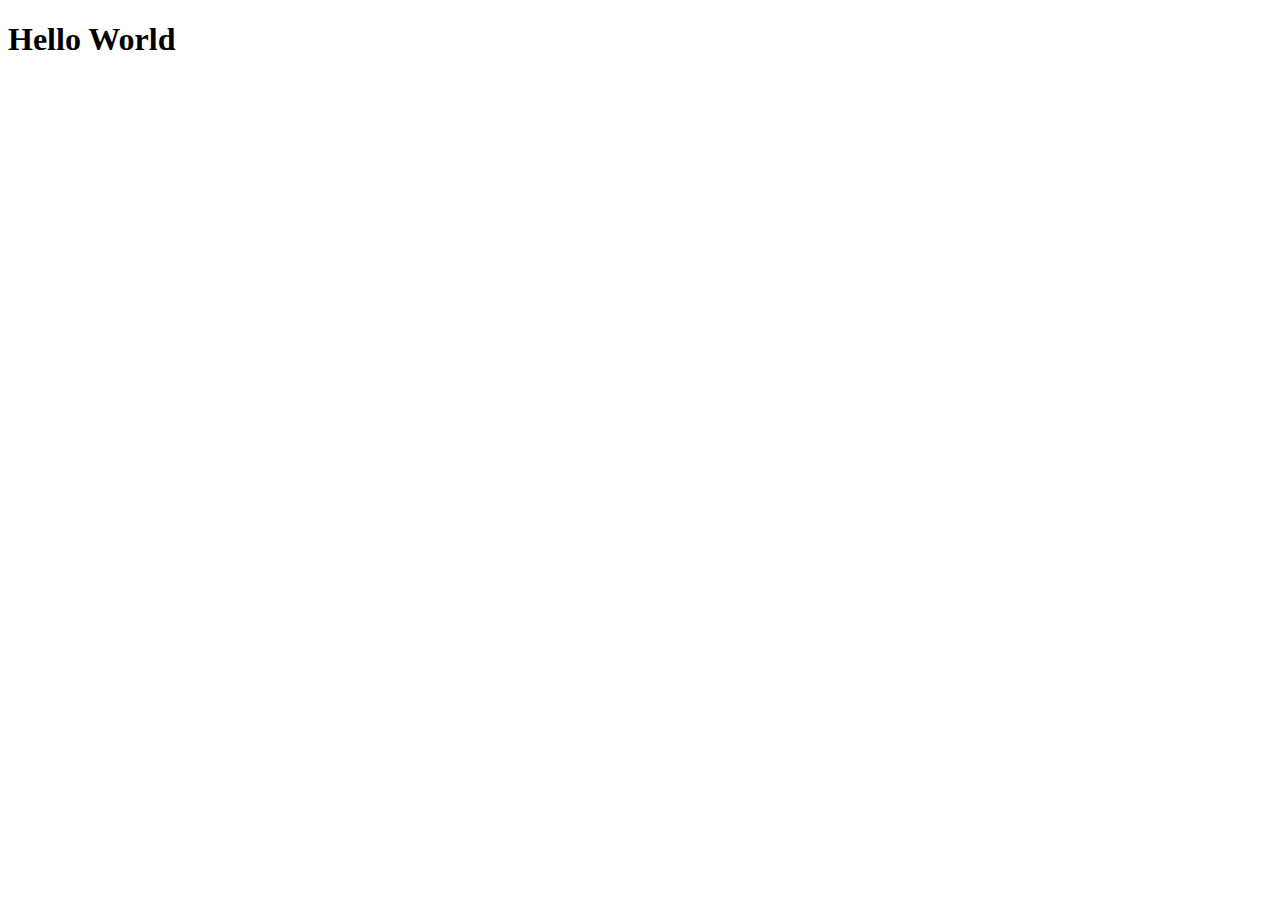
==== index.html @ 909e103c "first commit" ====
<!DOCTYPE html>
<html lang="en">
<head>
    <meta charset="UTF-8">
    <meta http-equiv="X-UA-Compatible" content="IE=edge">
    <meta name="viewport" content="width=device-width, initial-scale=1.0">
    <title>Document</title>
</head>
<body>
    <h1>Hello World</h1>
</body>
</html>
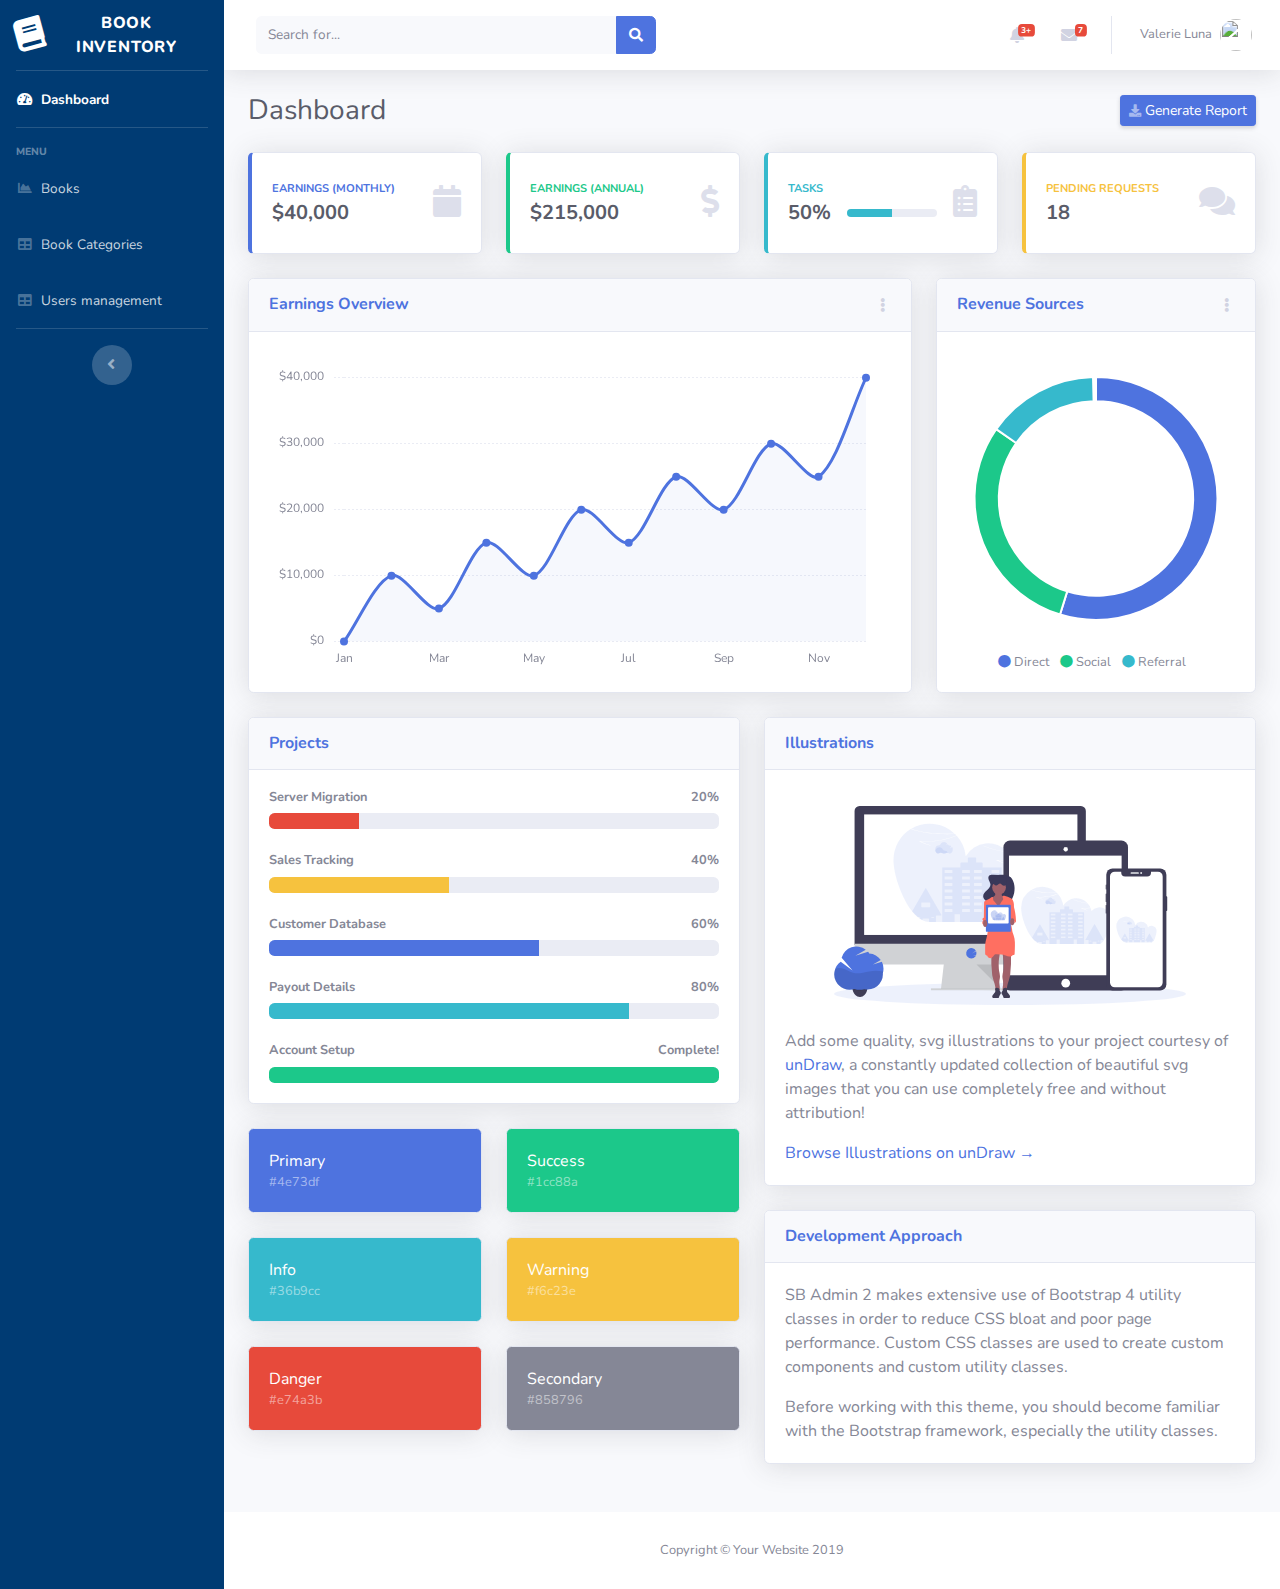
==== commit b13f8278: "create book page" ====
--- a/index.html
+++ b/index.html
@@ -1,12 +1,623 @@
 <!DOCTYPE html>
 <html lang="en">
+
 <head>
-    <meta charset="UTF-8">
+
+    <meta charset="utf-8">
     <meta http-equiv="X-UA-Compatible" content="IE=edge">
-    <meta name="viewport" content="width=device-width, initial-scale=1.0">
-    <title>Document</title>
+    <meta name="viewport" content="width=device-width, initial-scale=1, shrink-to-fit=no">
+    <meta name="description" content="">
+    <meta name="author" content="">
+
+    <title>SB Admin 2 - Dashboard</title>
+
+    <!-- Custom fonts for this template-->
+    <link href="vendor/fontawesome-free/css/all.min.css" rel="stylesheet" type="text/css">
+    <link href="https://fonts.googleapis.com/css?family=Nunito:200,200i,300,300i,400,400i,600,600i,700,700i,800,800i,900,900i" rel="stylesheet">
+
+    <!-- Custom styles for this template-->
+    <link href="css/sb-admin-2.css" rel="stylesheet">
+
 </head>
-<body>
-    <h1>Hello World</h1>
+
+<body id="page-top">
+    <!-- Page Wrapper -->
+    <div id="wrapper">
+
+        <!-- Sidebar -->
+        <ul class="navbar-nav bg-gradient-primary sidebar sidebar-dark accordion" id="accordionSidebar">
+
+        <!-- Sidebar - Brand -->
+        <a class="sidebar-brand d-flex align-items-center justify-content-center" href="index.html">
+            <div class="sidebar-brand-icon rotate-n-15">
+            <i class="fas fa-book"></i>
+            </div>
+            <div class="sidebar-brand-text mx-3">Book Inventory</div>
+        </a>
+
+        <!-- Divider -->
+        <hr class="sidebar-divider my-0">
+
+        <!-- Nav Item - Dashboard -->
+        <li class="nav-item active">
+            <a class="nav-link" href="index.html">
+            <i class="fas fa-fw fa-tachometer-alt"></i>
+            <span>Dashboard</span></a>
+        </li>
+
+        <!-- Divider -->
+        <hr class="sidebar-divider">
+
+        <!-- Heading -->
+        <div class="sidebar-heading">
+            Menu
+        </div>
+
+        <!-- Nav Item - Charts -->
+        <li class="nav-item">
+            <a class="nav-link" href="books.html">
+            <i class="fas fa-fw fa-chart-area"></i>
+            <span>Books</span></a>
+        </li>
+
+        <!-- Nav Item - Tables -->
+        <li class="nav-item">
+            <a class="nav-link" href="tables.html">
+            <i class="fas fa-fw fa-table"></i>
+            <span>Book Categories</span></a>
+        </li>
+
+        <!-- Nav Item - Tables -->
+        <li class="nav-item">
+            <a class="nav-link" href="tables.html">
+            <i class="fas fa-fw fa-table"></i>
+            <span>Users management</span></a>
+        </li>
+
+        <!-- Divider -->
+        <hr class="sidebar-divider d-none d-md-block">
+
+        <!-- Sidebar Toggler (Sidebar) -->
+        <div class="text-center d-none d-md-inline">
+            <button class="rounded-circle border-0" id="sidebarToggle"></button>
+        </div>
+
+        </ul>
+        <!-- End of Sidebar -->
+
+        <!-- Content Wrapper -->
+        <div id="content-wrapper" class="d-flex flex-column">
+
+        <!-- Main Content -->
+        <div id="content">
+
+            <!-- Topbar -->
+            <nav class="navbar navbar-expand navbar-light bg-white topbar mb-4 static-top shadow">
+
+            <!-- Sidebar Toggle (Topbar) -->
+            <button id="sidebarToggleTop" class="btn btn-link d-md-none rounded-circle mr-3">
+                <i class="fa fa-bars"></i>
+            </button>
+
+            <!-- Topbar Search -->
+            <form class="d-none d-sm-inline-block form-inline mr-auto ml-md-3 my-2 my-md-0 mw-100 navbar-search">
+                <div class="input-group">
+                <input type="text" class="form-control bg-light border-0 small" placeholder="Search for..." aria-label="Search" aria-describedby="basic-addon2">
+                <div class="input-group-append">
+                    <button class="btn btn-primary" type="button">
+                    <i class="fas fa-search fa-sm"></i>
+                    </button>
+                </div>
+                </div>
+            </form>
+
+            <!-- Topbar Navbar -->
+            <ul class="navbar-nav ml-auto">
+
+                <!-- Nav Item - Search Dropdown (Visible Only XS) -->
+                <li class="nav-item dropdown no-arrow d-sm-none">
+                <a class="nav-link dropdown-toggle" href="#" id="searchDropdown" role="button" data-toggle="dropdown" aria-haspopup="true" aria-expanded="false">
+                    <i class="fas fa-search fa-fw"></i>
+                </a>
+                <!-- Dropdown - Messages -->
+                <div class="dropdown-menu dropdown-menu-right p-3 shadow animated--grow-in" aria-labelledby="searchDropdown">
+                    <form class="form-inline mr-auto w-100 navbar-search">
+                    <div class="input-group">
+                        <input type="text" class="form-control bg-light border-0 small" placeholder="Search for..." aria-label="Search" aria-describedby="basic-addon2">
+                        <div class="input-group-append">
+                        <button class="btn btn-primary" type="button">
+                            <i class="fas fa-search fa-sm"></i>
+                        </button>
+                        </div>
+                    </div>
+                    </form>
+                </div>
+                </li>
+
+                <!-- Nav Item - Alerts -->
+                <li class="nav-item dropdown no-arrow mx-1">
+                <a class="nav-link dropdown-toggle" href="#" id="alertsDropdown" role="button" data-toggle="dropdown" aria-haspopup="true" aria-expanded="false">
+                    <i class="fas fa-bell fa-fw"></i>
+                    <!-- Counter - Alerts -->
+                    <span class="badge badge-danger badge-counter">3+</span>
+                </a>
+                <!-- Dropdown - Alerts -->
+                <div class="dropdown-list dropdown-menu dropdown-menu-right shadow animated--grow-in" aria-labelledby="alertsDropdown">
+                    <h6 class="dropdown-header">
+                    Alerts Center
+                    </h6>
+                    <a class="dropdown-item d-flex align-items-center" href="#">
+                    <div class="mr-3">
+                        <div class="icon-circle bg-primary">
+                        <i class="fas fa-file-alt text-white"></i>
+                        </div>
+                    </div>
+                    <div>
+                        <div class="small text-gray-500">December 12, 2019</div>
+                        <span class="font-weight-bold">A new monthly report is ready to download!</span>
+                    </div>
+                    </a>
+                    <a class="dropdown-item d-flex align-items-center" href="#">
+                    <div class="mr-3">
+                        <div class="icon-circle bg-success">
+                        <i class="fas fa-donate text-white"></i>
+                        </div>
+                    </div>
+                    <div>
+                        <div class="small text-gray-500">December 7, 2019</div>
+                        $290.29 has been deposited into your account!
+                    </div>
+                    </a>
+                    <a class="dropdown-item d-flex align-items-center" href="#">
+                    <div class="mr-3">
+                        <div class="icon-circle bg-warning">
+                        <i class="fas fa-exclamation-triangle text-white"></i>
+                        </div>
+                    </div>
+                    <div>
+                        <div class="small text-gray-500">December 2, 2019</div>
+                        Spending Alert: We've noticed unusually high spending for your account.
+                    </div>
+                    </a>
+                    <a class="dropdown-item text-center small text-gray-500" href="#">Show All Alerts</a>
+                </div>
+                </li>
+
+                <!-- Nav Item - Messages -->
+                <li class="nav-item dropdown no-arrow mx-1">
+                <a class="nav-link dropdown-toggle" href="#" id="messagesDropdown" role="button" data-toggle="dropdown" aria-haspopup="true" aria-expanded="false">
+                    <i class="fas fa-envelope fa-fw"></i>
+                    <!-- Counter - Messages -->
+                    <span class="badge badge-danger badge-counter">7</span>
+                </a>
+                <!-- Dropdown - Messages -->
+                <div class="dropdown-list dropdown-menu dropdown-menu-right shadow animated--grow-in" aria-labelledby="messagesDropdown">
+                    <h6 class="dropdown-header">
+                    Message Center
+                    </h6>
+                    <a class="dropdown-item d-flex align-items-center" href="#">
+                    <div class="dropdown-list-image mr-3">
+                        <img class="rounded-circle" src="https://source.unsplash.com/fn_BT9fwg_E/60x60" alt="">
+                        <div class="status-indicator bg-success"></div>
+                    </div>
+                    <div class="font-weight-bold">
+                        <div class="text-truncate">Hi there! I am wondering if you can help me with a problem I've been having.</div>
+                        <div class="small text-gray-500">Emily Fowler · 58m</div>
+                    </div>
+                    </a>
+                    <a class="dropdown-item d-flex align-items-center" href="#">
+                    <div class="dropdown-list-image mr-3">
+                        <img class="rounded-circle" src="https://source.unsplash.com/AU4VPcFN4LE/60x60" alt="">
+                        <div class="status-indicator"></div>
+                    </div>
+                    <div>
+                        <div class="text-truncate">I have the photos that you ordered last month, how would you like them sent to you?</div>
+                        <div class="small text-gray-500">Jae Chun · 1d</div>
+                    </div>
+                    </a>
+                    <a class="dropdown-item d-flex align-items-center" href="#">
+                    <div class="dropdown-list-image mr-3">
+                        <img class="rounded-circle" src="https://source.unsplash.com/CS2uCrpNzJY/60x60" alt="">
+                        <div class="status-indicator bg-warning"></div>
+                    </div>
+                    <div>
+                        <div class="text-truncate">Last month's report looks great, I am very happy with the progress so far, keep up the good work!</div>
+                        <div class="small text-gray-500">Morgan Alvarez · 2d</div>
+                    </div>
+                    </a>
+                    <a class="dropdown-item d-flex align-items-center" href="#">
+                    <div class="dropdown-list-image mr-3">
+                        <img class="rounded-circle" src="https://source.unsplash.com/Mv9hjnEUHR4/60x60" alt="">
+                        <div class="status-indicator bg-success"></div>
+                    </div>
+                    <div>
+                        <div class="text-truncate">Am I a good boy? The reason I ask is because someone told me that people say this to all dogs, even if they aren't good...</div>
+                        <div class="small text-gray-500">Chicken the Dog · 2w</div>
+                    </div>
+                    </a>
+                    <a class="dropdown-item text-center small text-gray-500" href="#">Read More Messages</a>
+                </div>
+                </li>
+
+                <div class="topbar-divider d-none d-sm-block"></div>
+
+                <!-- Nav Item - User Information -->
+                <li class="nav-item dropdown no-arrow">
+                <a class="nav-link dropdown-toggle" href="#" id="userDropdown" role="button" data-toggle="dropdown" aria-haspopup="true" aria-expanded="false">
+                    <span class="mr-2 d-none d-lg-inline text-gray-600 small">Valerie Luna</span>
+                    <img class="img-profile rounded-circle" src="https://source.unsplash.com/QAB-WJcbgJk/60x60">
+                </a>
+                <!-- Dropdown - User Information -->
+                <div class="dropdown-menu dropdown-menu-right shadow animated--grow-in" aria-labelledby="userDropdown">
+                    <a class="dropdown-item" href="#">
+                    <i class="fas fa-user fa-sm fa-fw mr-2 text-gray-400"></i>
+                    Profile
+                    </a>
+                    <a class="dropdown-item" href="#">
+                    <i class="fas fa-cogs fa-sm fa-fw mr-2 text-gray-400"></i>
+                    Settings
+                    </a>
+                    <a class="dropdown-item" href="#">
+                    <i class="fas fa-list fa-sm fa-fw mr-2 text-gray-400"></i>
+                    Activity Log
+                    </a>
+                    <div class="dropdown-divider"></div>
+                    <a class="dropdown-item" href="#" data-toggle="modal" data-target="#logoutModal">
+                    <i class="fas fa-sign-out-alt fa-sm fa-fw mr-2 text-gray-400"></i>
+                    Logout
+                    </a>
+                </div>
+                </li>
+
+            </ul>
+
+            </nav>
+            <!-- End of Topbar -->
+
+            <!-- Begin Page Content -->
+            <div class="container-fluid">
+
+            <!-- Page Heading -->
+            <div class="d-sm-flex align-items-center justify-content-between mb-4">
+                <h1 class="h3 mb-0 text-gray-800">Dashboard</h1>
+                <a href="#" class="d-none d-sm-inline-block btn btn-sm btn-primary shadow-sm"><i class="fas fa-download fa-sm text-white-50"></i> Generate Report</a>
+            </div>
+
+            <!-- Content Row -->
+            <div class="row">
+
+                <!-- Earnings (Monthly) Card Example -->
+                <div class="col-xl-3 col-md-6 mb-4">
+                <div class="card border-left-primary shadow h-100 py-2">
+                    <div class="card-body">
+                    <div class="row no-gutters align-items-center">
+                        <div class="col mr-2">
+                        <div class="text-xs font-weight-bold text-primary text-uppercase mb-1">Earnings (Monthly)</div>
+                        <div class="h5 mb-0 font-weight-bold text-gray-800">$40,000</div>
+                        </div>
+                        <div class="col-auto">
+                        <i class="fas fa-calendar fa-2x text-gray-300"></i>
+                        </div>
+                    </div>
+                    </div>
+                </div>
+                </div>
+
+                <!-- Earnings (Monthly) Card Example -->
+                <div class="col-xl-3 col-md-6 mb-4">
+                <div class="card border-left-success shadow h-100 py-2">
+                    <div class="card-body">
+                    <div class="row no-gutters align-items-center">
+                        <div class="col mr-2">
+                        <div class="text-xs font-weight-bold text-success text-uppercase mb-1">Earnings (Annual)</div>
+                        <div class="h5 mb-0 font-weight-bold text-gray-800">$215,000</div>
+                        </div>
+                        <div class="col-auto">
+                        <i class="fas fa-dollar-sign fa-2x text-gray-300"></i>
+                        </div>
+                    </div>
+                    </div>
+                </div>
+                </div>
+
+                <!-- Earnings (Monthly) Card Example -->
+                <div class="col-xl-3 col-md-6 mb-4">
+                <div class="card border-left-info shadow h-100 py-2">
+                    <div class="card-body">
+                    <div class="row no-gutters align-items-center">
+                        <div class="col mr-2">
+                        <div class="text-xs font-weight-bold text-info text-uppercase mb-1">Tasks</div>
+                        <div class="row no-gutters align-items-center">
+                            <div class="col-auto">
+                            <div class="h5 mb-0 mr-3 font-weight-bold text-gray-800">50%</div>
+                            </div>
+                            <div class="col">
+                            <div class="progress progress-sm mr-2">
+                                <div class="progress-bar bg-info" role="progressbar" style="width: 50%" aria-valuenow="50" aria-valuemin="0" aria-valuemax="100"></div>
+                            </div>
+                            </div>
+                        </div>
+                        </div>
+                        <div class="col-auto">
+                        <i class="fas fa-clipboard-list fa-2x text-gray-300"></i>
+                        </div>
+                    </div>
+                    </div>
+                </div>
+                </div>
+
+                <!-- Pending Requests Card Example -->
+                <div class="col-xl-3 col-md-6 mb-4">
+                <div class="card border-left-warning shadow h-100 py-2">
+                    <div class="card-body">
+                    <div class="row no-gutters align-items-center">
+                        <div class="col mr-2">
+                        <div class="text-xs font-weight-bold text-warning text-uppercase mb-1">Pending Requests</div>
+                        <div class="h5 mb-0 font-weight-bold text-gray-800">18</div>
+                        </div>
+                        <div class="col-auto">
+                        <i class="fas fa-comments fa-2x text-gray-300"></i>
+                        </div>
+                    </div>
+                    </div>
+                </div>
+                </div>
+            </div>
+
+            <!-- Content Row -->
+
+            <div class="row">
+
+                <!-- Area Chart -->
+                <div class="col-xl-8 col-lg-7">
+                <div class="card shadow mb-4">
+                    <!-- Card Header - Dropdown -->
+                    <div class="card-header py-3 d-flex flex-row align-items-center justify-content-between">
+                    <h6 class="m-0 font-weight-bold text-primary">Earnings Overview</h6>
+                    <div class="dropdown no-arrow">
+                        <a class="dropdown-toggle" href="#" role="button" id="dropdownMenuLink" data-toggle="dropdown" aria-haspopup="true" aria-expanded="false">
+                        <i class="fas fa-ellipsis-v fa-sm fa-fw text-gray-400"></i>
+                        </a>
+                        <div class="dropdown-menu dropdown-menu-right shadow animated--fade-in" aria-labelledby="dropdownMenuLink">
+                        <div class="dropdown-header">Dropdown Header:</div>
+                        <a class="dropdown-item" href="#">Action</a>
+                        <a class="dropdown-item" href="#">Another action</a>
+                        <div class="dropdown-divider"></div>
+                        <a class="dropdown-item" href="#">Something else here</a>
+                        </div>
+                    </div>
+                    </div>
+                    <!-- Card Body -->
+                    <div class="card-body">
+                    <div class="chart-area">
+                        <canvas id="myAreaChart"></canvas>
+                    </div>
+                    </div>
+                </div>
+                </div>
+
+                <!-- Pie Chart -->
+                <div class="col-xl-4 col-lg-5">
+                <div class="card shadow mb-4">
+                    <!-- Card Header - Dropdown -->
+                    <div class="card-header py-3 d-flex flex-row align-items-center justify-content-between">
+                    <h6 class="m-0 font-weight-bold text-primary">Revenue Sources</h6>
+                    <div class="dropdown no-arrow">
+                        <a class="dropdown-toggle" href="#" role="button" id="dropdownMenuLink" data-toggle="dropdown" aria-haspopup="true" aria-expanded="false">
+                        <i class="fas fa-ellipsis-v fa-sm fa-fw text-gray-400"></i>
+                        </a>
+                        <div class="dropdown-menu dropdown-menu-right shadow animated--fade-in" aria-labelledby="dropdownMenuLink">
+                        <div class="dropdown-header">Dropdown Header:</div>
+                        <a class="dropdown-item" href="#">Action</a>
+                        <a class="dropdown-item" href="#">Another action</a>
+                        <div class="dropdown-divider"></div>
+                        <a class="dropdown-item" href="#">Something else here</a>
+                        </div>
+                    </div>
+                    </div>
+                    <!-- Card Body -->
+                    <div class="card-body">
+                    <div class="chart-pie pt-4 pb-2">
+                        <canvas id="myPieChart"></canvas>
+                    </div>
+                    <div class="mt-4 text-center small">
+                        <span class="mr-2">
+                        <i class="fas fa-circle text-primary"></i> Direct
+                        </span>
+                        <span class="mr-2">
+                        <i class="fas fa-circle text-success"></i> Social
+                        </span>
+                        <span class="mr-2">
+                        <i class="fas fa-circle text-info"></i> Referral
+                        </span>
+                    </div>
+                    </div>
+                </div>
+                </div>
+            </div>
+
+            <!-- Content Row -->
+            <div class="row">
+
+                <!-- Content Column -->
+                <div class="col-lg-6 mb-4">
+
+                <!-- Project Card Example -->
+                <div class="card shadow mb-4">
+                    <div class="card-header py-3">
+                    <h6 class="m-0 font-weight-bold text-primary">Projects</h6>
+                    </div>
+                    <div class="card-body">
+                    <h4 class="small font-weight-bold">Server Migration <span class="float-right">20%</span></h4>
+                    <div class="progress mb-4">
+                        <div class="progress-bar bg-danger" role="progressbar" style="width: 20%" aria-valuenow="20" aria-valuemin="0" aria-valuemax="100"></div>
+                    </div>
+                    <h4 class="small font-weight-bold">Sales Tracking <span class="float-right">40%</span></h4>
+                    <div class="progress mb-4">
+                        <div class="progress-bar bg-warning" role="progressbar" style="width: 40%" aria-valuenow="40" aria-valuemin="0" aria-valuemax="100"></div>
+                    </div>
+                    <h4 class="small font-weight-bold">Customer Database <span class="float-right">60%</span></h4>
+                    <div class="progress mb-4">
+                        <div class="progress-bar" role="progressbar" style="width: 60%" aria-valuenow="60" aria-valuemin="0" aria-valuemax="100"></div>
+                    </div>
+                    <h4 class="small font-weight-bold">Payout Details <span class="float-right">80%</span></h4>
+                    <div class="progress mb-4">
+                        <div class="progress-bar bg-info" role="progressbar" style="width: 80%" aria-valuenow="80" aria-valuemin="0" aria-valuemax="100"></div>
+                    </div>
+                    <h4 class="small font-weight-bold">Account Setup <span class="float-right">Complete!</span></h4>
+                    <div class="progress">
+                        <div class="progress-bar bg-success" role="progressbar" style="width: 100%" aria-valuenow="100" aria-valuemin="0" aria-valuemax="100"></div>
+                    </div>
+                    </div>
+                </div>
+
+                <!-- Color System -->
+                <div class="row">
+                    <div class="col-lg-6 mb-4">
+                    <div class="card bg-primary text-white shadow">
+                        <div class="card-body">
+                        Primary
+                        <div class="text-white-50 small">#4e73df</div>
+                        </div>
+                    </div>
+                    </div>
+                    <div class="col-lg-6 mb-4">
+                    <div class="card bg-success text-white shadow">
+                        <div class="card-body">
+                        Success
+                        <div class="text-white-50 small">#1cc88a</div>
+                        </div>
+                    </div>
+                    </div>
+                    <div class="col-lg-6 mb-4">
+                    <div class="card bg-info text-white shadow">
+                        <div class="card-body">
+                        Info
+                        <div class="text-white-50 small">#36b9cc</div>
+                        </div>
+                    </div>
+                    </div>
+                    <div class="col-lg-6 mb-4">
+                    <div class="card bg-warning text-white shadow">
+                        <div class="card-body">
+                        Warning
+                        <div class="text-white-50 small">#f6c23e</div>
+                        </div>
+                    </div>
+                    </div>
+                    <div class="col-lg-6 mb-4">
+                    <div class="card bg-danger text-white shadow">
+                        <div class="card-body">
+                        Danger
+                        <div class="text-white-50 small">#e74a3b</div>
+                        </div>
+                    </div>
+                    </div>
+                    <div class="col-lg-6 mb-4">
+                    <div class="card bg-secondary text-white shadow">
+                        <div class="card-body">
+                        Secondary
+                        <div class="text-white-50 small">#858796</div>
+                        </div>
+                    </div>
+                    </div>
+                </div>
+
+                </div>
+
+                <div class="col-lg-6 mb-4">
+
+                <!-- Illustrations -->
+                <div class="card shadow mb-4">
+                    <div class="card-header py-3">
+                    <h6 class="m-0 font-weight-bold text-primary">Illustrations</h6>
+                    </div>
+                    <div class="card-body">
+                    <div class="text-center">
+                        <img class="img-fluid px-3 px-sm-4 mt-3 mb-4" style="width: 25rem;" src="img/undraw_posting_photo.svg" alt="">
+                    </div>
+                    <p>Add some quality, svg illustrations to your project courtesy of <a target="_blank" rel="nofollow" href="https://undraw.co/">unDraw</a>, a constantly updated collection of beautiful svg images that you can use completely free and without attribution!</p>
+                    <a target="_blank" rel="nofollow" href="https://undraw.co/">Browse Illustrations on unDraw &rarr;</a>
+                    </div>
+                </div>
+
+                <!-- Approach -->
+                <div class="card shadow mb-4">
+                    <div class="card-header py-3">
+                    <h6 class="m-0 font-weight-bold text-primary">Development Approach</h6>
+                    </div>
+                    <div class="card-body">
+                    <p>SB Admin 2 makes extensive use of Bootstrap 4 utility classes in order to reduce CSS bloat and poor page performance. Custom CSS classes are used to create custom components and custom utility classes.</p>
+                    <p class="mb-0">Before working with this theme, you should become familiar with the Bootstrap framework, especially the utility classes.</p>
+                    </div>
+                </div>
+
+                </div>
+            </div>
+
+            </div>
+            <!-- /.container-fluid -->
+
+        </div>
+        <!-- End of Main Content -->
+
+        <!-- Footer -->
+        <footer class="sticky-footer bg-white">
+            <div class="container my-auto">
+            <div class="copyright text-center my-auto">
+                <span>Copyright &copy; Your Website 2019</span>
+            </div>
+            </div>
+        </footer>
+        <!-- End of Footer -->
+
+        </div>
+        <!-- End of Content Wrapper -->
+
+    </div>
+    <!-- End of Page Wrapper -->
+
+    <!-- Scroll to Top Button-->
+    <a class="scroll-to-top rounded" href="#page-top">
+        <i class="fas fa-angle-up"></i>
+    </a>
+
+    <!-- Logout Modal-->
+    <div class="modal fade" id="logoutModal" tabindex="-1" role="dialog" aria-labelledby="exampleModalLabel" aria-hidden="true">
+        <div class="modal-dialog" role="document">
+        <div class="modal-content">
+            <div class="modal-header">
+            <h5 class="modal-title" id="exampleModalLabel">Ready to Leave?</h5>
+            <button class="close" type="button" data-dismiss="modal" aria-label="Close">
+                <span aria-hidden="true">×</span>
+            </button>
+            </div>
+            <div class="modal-body">Select "Logout" below if you are ready to end your current session.</div>
+            <div class="modal-footer">
+            <button class="btn btn-secondary" type="button" data-dismiss="modal">Cancel</button>
+            <a class="btn btn-primary" href="login.html">Logout</a>
+            </div>
+        </div>
+        </div>
+    </div>
+
+    <!-- Bootstrap core JavaScript-->
+    <script src="vendor/jquery/jquery.min.js"></script>
+    <script src="vendor/bootstrap/js/bootstrap.bundle.min.js"></script>
+
+    <!-- Core plugin JavaScript-->
+    <script src="vendor/jquery-easing/jquery.easing.min.js"></script>
+
+    <!-- Custom scripts for all pages-->
+    <script src="js/sb-admin-2.min.js"></script>
+
+    <!-- Page level plugins -->
+    <script src="vendor/chart.js/Chart.min.js"></script>
+
+    <!-- Page level custom scripts -->
+    <script src="js/demo/chart-area-demo.js"></script>
+    <script src="js/demo/chart-pie-demo.js"></script>
+
 </body>
-</html>+
+</html>
--- a/vendor/fontawesome-free/css/all.min.css
+++ b/vendor/fontawesome-free/css/all.min.css
@@ -0,0 +1,5 @@
+/*!
+ * Font Awesome Free 5.10.2 by @fontawesome - https://fontawesome.com
+ * License - https://fontawesome.com/license/free (Icons: CC BY 4.0, Fonts: SIL OFL 1.1, Code: MIT License)
+ */
+.fa,.fab,.fad,.fal,.far,.fas{-moz-osx-font-smoothing:grayscale;-webkit-font-smoothing:antialiased;display:inline-block;font-style:normal;font-variant:normal;text-rendering:auto;line-height:1}.fa-lg{font-size:1.33333em;line-height:.75em;vertical-align:-.0667em}.fa-xs{font-size:.75em}.fa-sm{font-size:.875em}.fa-1x{font-size:1em}.fa-2x{font-size:2em}.fa-3x{font-size:3em}.fa-4x{font-size:4em}.fa-5x{font-size:5em}.fa-6x{font-size:6em}.fa-7x{font-size:7em}.fa-8x{font-size:8em}.fa-9x{font-size:9em}.fa-10x{font-size:10em}.fa-fw{text-align:center;width:1.25em}.fa-ul{list-style-type:none;margin-left:2.5em;padding-left:0}.fa-ul>li{position:relative}.fa-li{left:-2em;position:absolute;text-align:center;width:2em;line-height:inherit}.fa-border{border:.08em solid #eee;border-radius:.1em;padding:.2em .25em .15em}.fa-pull-left{float:left}.fa-pull-right{float:right}.fa.fa-pull-left,.fab.fa-pull-left,.fal.fa-pull-left,.far.fa-pull-left,.fas.fa-pull-left{margin-right:.3em}.fa.fa-pull-right,.fab.fa-pull-right,.fal.fa-pull-right,.far.fa-pull-right,.fas.fa-pull-right{margin-left:.3em}.fa-spin{-webkit-animation:fa-spin 2s linear infinite;animation:fa-spin 2s linear infinite}.fa-pulse{-webkit-animation:fa-spin 1s steps(8) infinite;animation:fa-spin 1s steps(8) infinite}@-webkit-keyframes fa-spin{0%{-webkit-transform:rotate(0deg);transform:rotate(0deg)}to{-webkit-transform:rotate(1turn);transform:rotate(1turn)}}@keyframes fa-spin{0%{-webkit-transform:rotate(0deg);transform:rotate(0deg)}to{-webkit-transform:rotate(1turn);transform:rotate(1turn)}}.fa-rotate-90{-ms-filter:"progid:DXImageTransform.Microsoft.BasicImage(rotation=1)";-webkit-transform:rotate(90deg);transform:rotate(90deg)}.fa-rotate-180{-ms-filter:"progid:DXImageTransform.Microsoft.BasicImage(rotation=2)";-webkit-transform:rotate(180deg);transform:rotate(180deg)}.fa-rotate-270{-ms-filter:"progid:DXImageTransform.Microsoft.BasicImage(rotation=3)";-webkit-transform:rotate(270deg);transform:rotate(270deg)}.fa-flip-horizontal{-ms-filter:"progid:DXImageTransform.Microsoft.BasicImage(rotation=0, mirror=1)";-webkit-transform:scaleX(-1);transform:scaleX(-1)}.fa-flip-vertical{-webkit-transform:scaleY(-1);transform:scaleY(-1)}.fa-flip-both,.fa-flip-horizontal.fa-flip-vertical,.fa-flip-vertical{-ms-filter:"progid:DXImageTransform.Microsoft.BasicImage(rotation=2, mirror=1)"}.fa-flip-both,.fa-flip-horizontal.fa-flip-vertical{-webkit-transform:scale(-1);transform:scale(-1)}:root .fa-flip-both,:root .fa-flip-horizontal,:root .fa-flip-vertical,:root .fa-rotate-90,:root .fa-rotate-180,:root .fa-rotate-270{-webkit-filter:none;filter:none}.fa-stack{display:inline-block;height:2em;line-height:2em;position:relative;vertical-align:middle;width:2.5em}.fa-stack-1x,.fa-stack-2x{left:0;position:absolute;text-align:center;width:100%}.fa-stack-1x{line-height:inherit}.fa-stack-2x{font-size:2em}.fa-inverse{color:#fff}.fa-500px:before{content:"\f26e"}.fa-accessible-icon:before{content:"\f368"}.fa-accusoft:before{content:"\f369"}.fa-acquisitions-incorporated:before{content:"\f6af"}.fa-ad:before{content:"\f641"}.fa-address-book:before{content:"\f2b9"}.fa-address-card:before{content:"\f2bb"}.fa-adjust:before{content:"\f042"}.fa-adn:before{content:"\f170"}.fa-adobe:before{content:"\f778"}.fa-adversal:before{content:"\f36a"}.fa-affiliatetheme:before{content:"\f36b"}.fa-air-freshener:before{content:"\f5d0"}.fa-airbnb:before{content:"\f834"}.fa-algolia:before{content:"\f36c"}.fa-align-center:before{content:"\f037"}.fa-align-justify:before{content:"\f039"}.fa-align-left:before{content:"\f036"}.fa-align-right:before{content:"\f038"}.fa-alipay:before{content:"\f642"}.fa-allergies:before{content:"\f461"}.fa-amazon:before{content:"\f270"}.fa-amazon-pay:before{content:"\f42c"}.fa-ambulance:before{content:"\f0f9"}.fa-american-sign-language-interpreting:before{content:"\f2a3"}.fa-amilia:before{content:"\f36d"}.fa-anchor:before{content:"\f13d"}.fa-android:before{content:"\f17b"}.fa-angellist:before{content:"\f209"}.fa-angle-double-down:before{content:"\f103"}.fa-angle-double-left:before{content:"\f100"}.fa-angle-double-right:before{content:"\f101"}.fa-angle-double-up:before{content:"\f102"}.fa-angle-down:before{content:"\f107"}.fa-angle-left:before{content:"\f104"}.fa-angle-right:before{content:"\f105"}.fa-angle-up:before{content:"\f106"}.fa-angry:before{content:"\f556"}.fa-angrycreative:before{content:"\f36e"}.fa-angular:before{content:"\f420"}.fa-ankh:before{content:"\f644"}.fa-app-store:before{content:"\f36f"}.fa-app-store-ios:before{content:"\f370"}.fa-apper:before{content:"\f371"}.fa-apple:before{content:"\f179"}.fa-apple-alt:before{content:"\f5d1"}.fa-apple-pay:before{content:"\f415"}.fa-archive:before{content:"\f187"}.fa-archway:before{content:"\f557"}.fa-arrow-alt-circle-down:before{content:"\f358"}.fa-arrow-alt-circle-left:before{content:"\f359"}.fa-arrow-alt-circle-right:before{content:"\f35a"}.fa-arrow-alt-circle-up:before{content:"\f35b"}.fa-arrow-circle-down:before{content:"\f0ab"}.fa-arrow-circle-left:before{content:"\f0a8"}.fa-arrow-circle-right:before{content:"\f0a9"}.fa-arrow-circle-up:before{content:"\f0aa"}.fa-arrow-down:before{content:"\f063"}.fa-arrow-left:before{content:"\f060"}.fa-arrow-right:before{content:"\f061"}.fa-arrow-up:before{content:"\f062"}.fa-arrows-alt:before{content:"\f0b2"}.fa-arrows-alt-h:before{content:"\f337"}.fa-arrows-alt-v:before{content:"\f338"}.fa-artstation:before{content:"\f77a"}.fa-assistive-listening-systems:before{content:"\f2a2"}.fa-asterisk:before{content:"\f069"}.fa-asymmetrik:before{content:"\f372"}.fa-at:before{content:"\f1fa"}.fa-atlas:before{content:"\f558"}.fa-atlassian:before{content:"\f77b"}.fa-atom:before{content:"\f5d2"}.fa-audible:before{content:"\f373"}.fa-audio-description:before{content:"\f29e"}.fa-autoprefixer:before{content:"\f41c"}.fa-avianex:before{content:"\f374"}.fa-aviato:before{content:"\f421"}.fa-award:before{content:"\f559"}.fa-aws:before{content:"\f375"}.fa-baby:before{content:"\f77c"}.fa-baby-carriage:before{content:"\f77d"}.fa-backspace:before{content:"\f55a"}.fa-backward:before{content:"\f04a"}.fa-bacon:before{content:"\f7e5"}.fa-balance-scale:before{content:"\f24e"}.fa-balance-scale-left:before{content:"\f515"}.fa-balance-scale-right:before{content:"\f516"}.fa-ban:before{content:"\f05e"}.fa-band-aid:before{content:"\f462"}.fa-bandcamp:before{content:"\f2d5"}.fa-barcode:before{content:"\f02a"}.fa-bars:before{content:"\f0c9"}.fa-baseball-ball:before{content:"\f433"}.fa-basketball-ball:before{content:"\f434"}.fa-bath:before{content:"\f2cd"}.fa-battery-empty:before{content:"\f244"}.fa-battery-full:before{content:"\f240"}.fa-battery-half:before{content:"\f242"}.fa-battery-quarter:before{content:"\f243"}.fa-battery-three-quarters:before{content:"\f241"}.fa-battle-net:before{content:"\f835"}.fa-bed:before{content:"\f236"}.fa-beer:before{content:"\f0fc"}.fa-behance:before{content:"\f1b4"}.fa-behance-square:before{content:"\f1b5"}.fa-bell:before{content:"\f0f3"}.fa-bell-slash:before{content:"\f1f6"}.fa-bezier-curve:before{content:"\f55b"}.fa-bible:before{content:"\f647"}.fa-bicycle:before{content:"\f206"}.fa-biking:before{content:"\f84a"}.fa-bimobject:before{content:"\f378"}.fa-binoculars:before{content:"\f1e5"}.fa-biohazard:before{content:"\f780"}.fa-birthday-cake:before{content:"\f1fd"}.fa-bitbucket:before{content:"\f171"}.fa-bitcoin:before{content:"\f379"}.fa-bity:before{content:"\f37a"}.fa-black-tie:before{content:"\f27e"}.fa-blackberry:before{content:"\f37b"}.fa-blender:before{content:"\f517"}.fa-blender-phone:before{content:"\f6b6"}.fa-blind:before{content:"\f29d"}.fa-blog:before{content:"\f781"}.fa-blogger:before{content:"\f37c"}.fa-blogger-b:before{content:"\f37d"}.fa-bluetooth:before{content:"\f293"}.fa-bluetooth-b:before{content:"\f294"}.fa-bold:before{content:"\f032"}.fa-bolt:before{content:"\f0e7"}.fa-bomb:before{content:"\f1e2"}.fa-bone:before{content:"\f5d7"}.fa-bong:before{content:"\f55c"}.fa-book:before{content:"\f02d"}.fa-book-dead:before{content:"\f6b7"}.fa-book-medical:before{content:"\f7e6"}.fa-book-open:before{content:"\f518"}.fa-book-reader:before{content:"\f5da"}.fa-bookmark:before{content:"\f02e"}.fa-bootstrap:before{content:"\f836"}.fa-border-all:before{content:"\f84c"}.fa-border-none:before{content:"\f850"}.fa-border-style:before{content:"\f853"}.fa-bowling-ball:before{content:"\f436"}.fa-box:before{content:"\f466"}.fa-box-open:before{content:"\f49e"}.fa-boxes:before{content:"\f468"}.fa-braille:before{content:"\f2a1"}.fa-brain:before{content:"\f5dc"}.fa-bread-slice:before{content:"\f7ec"}.fa-briefcase:before{content:"\f0b1"}.fa-briefcase-medical:before{content:"\f469"}.fa-broadcast-tower:before{content:"\f519"}.fa-broom:before{content:"\f51a"}.fa-brush:before{content:"\f55d"}.fa-btc:before{content:"\f15a"}.fa-buffer:before{content:"\f837"}.fa-bug:before{content:"\f188"}.fa-building:before{content:"\f1ad"}.fa-bullhorn:before{content:"\f0a1"}.fa-bullseye:before{content:"\f140"}.fa-burn:before{content:"\f46a"}.fa-buromobelexperte:before{content:"\f37f"}.fa-bus:before{content:"\f207"}.fa-bus-alt:before{content:"\f55e"}.fa-business-time:before{content:"\f64a"}.fa-buysellads:before{content:"\f20d"}.fa-calculator:before{content:"\f1ec"}.fa-calendar:before{content:"\f133"}.fa-calendar-alt:before{content:"\f073"}.fa-calendar-check:before{content:"\f274"}.fa-calendar-day:before{content:"\f783"}.fa-calendar-minus:before{content:"\f272"}.fa-calendar-plus:before{content:"\f271"}.fa-calendar-times:before{content:"\f273"}.fa-calendar-week:before{content:"\f784"}.fa-camera:before{content:"\f030"}.fa-camera-retro:before{content:"\f083"}.fa-campground:before{content:"\f6bb"}.fa-canadian-maple-leaf:before{content:"\f785"}.fa-candy-cane:before{content:"\f786"}.fa-cannabis:before{content:"\f55f"}.fa-capsules:before{content:"\f46b"}.fa-car:before{content:"\f1b9"}.fa-car-alt:before{content:"\f5de"}.fa-car-battery:before{content:"\f5df"}.fa-car-crash:before{content:"\f5e1"}.fa-car-side:before{content:"\f5e4"}.fa-caret-down:before{content:"\f0d7"}.fa-caret-left:before{content:"\f0d9"}.fa-caret-right:before{content:"\f0da"}.fa-caret-square-down:before{content:"\f150"}.fa-caret-square-left:before{content:"\f191"}.fa-caret-square-right:before{content:"\f152"}.fa-caret-square-up:before{content:"\f151"}.fa-caret-up:before{content:"\f0d8"}.fa-carrot:before{content:"\f787"}.fa-cart-arrow-down:before{content:"\f218"}.fa-cart-plus:before{content:"\f217"}.fa-cash-register:before{content:"\f788"}.fa-cat:before{content:"\f6be"}.fa-cc-amazon-pay:before{content:"\f42d"}.fa-cc-amex:before{content:"\f1f3"}.fa-cc-apple-pay:before{content:"\f416"}.fa-cc-diners-club:before{content:"\f24c"}.fa-cc-discover:before{content:"\f1f2"}.fa-cc-jcb:before{content:"\f24b"}.fa-cc-mastercard:before{content:"\f1f1"}.fa-cc-paypal:before{content:"\f1f4"}.fa-cc-stripe:before{content:"\f1f5"}.fa-cc-visa:before{content:"\f1f0"}.fa-centercode:before{content:"\f380"}.fa-centos:before{content:"\f789"}.fa-certificate:before{content:"\f0a3"}.fa-chair:before{content:"\f6c0"}.fa-chalkboard:before{content:"\f51b"}.fa-chalkboard-teacher:before{content:"\f51c"}.fa-charging-station:before{content:"\f5e7"}.fa-chart-area:before{content:"\f1fe"}.fa-chart-bar:before{content:"\f080"}.fa-chart-line:before{content:"\f201"}.fa-chart-pie:before{content:"\f200"}.fa-check:before{content:"\f00c"}.fa-check-circle:before{content:"\f058"}.fa-check-double:before{content:"\f560"}.fa-check-square:before{content:"\f14a"}.fa-cheese:before{content:"\f7ef"}.fa-chess:before{content:"\f439"}.fa-chess-bishop:before{content:"\f43a"}.fa-chess-board:before{content:"\f43c"}.fa-chess-king:before{content:"\f43f"}.fa-chess-knight:before{content:"\f441"}.fa-chess-pawn:before{content:"\f443"}.fa-chess-queen:before{content:"\f445"}.fa-chess-rook:before{content:"\f447"}.fa-chevron-circle-down:before{content:"\f13a"}.fa-chevron-circle-left:before{content:"\f137"}.fa-chevron-circle-right:before{content:"\f138"}.fa-chevron-circle-up:before{content:"\f139"}.fa-chevron-down:before{content:"\f078"}.fa-chevron-left:before{content:"\f053"}.fa-chevron-right:before{content:"\f054"}.fa-chevron-up:before{content:"\f077"}.fa-child:before{content:"\f1ae"}.fa-chrome:before{content:"\f268"}.fa-chromecast:before{content:"\f838"}.fa-church:before{content:"\f51d"}.fa-circle:before{content:"\f111"}.fa-circle-notch:before{content:"\f1ce"}.fa-city:before{content:"\f64f"}.fa-clinic-medical:before{content:"\f7f2"}.fa-clipboard:before{content:"\f328"}.fa-clipboard-check:before{content:"\f46c"}.fa-clipboard-list:before{content:"\f46d"}.fa-clock:before{content:"\f017"}.fa-clone:before{content:"\f24d"}.fa-closed-captioning:before{content:"\f20a"}.fa-cloud:before{content:"\f0c2"}.fa-cloud-download-alt:before{content:"\f381"}.fa-cloud-meatball:before{content:"\f73b"}.fa-cloud-moon:before{content:"\f6c3"}.fa-cloud-moon-rain:before{content:"\f73c"}.fa-cloud-rain:before{content:"\f73d"}.fa-cloud-showers-heavy:before{content:"\f740"}.fa-cloud-sun:before{content:"\f6c4"}.fa-cloud-sun-rain:before{content:"\f743"}.fa-cloud-upload-alt:before{content:"\f382"}.fa-cloudscale:before{content:"\f383"}.fa-cloudsmith:before{content:"\f384"}.fa-cloudversify:before{content:"\f385"}.fa-cocktail:before{content:"\f561"}.fa-code:before{content:"\f121"}.fa-code-branch:before{content:"\f126"}.fa-codepen:before{content:"\f1cb"}.fa-codiepie:before{content:"\f284"}.fa-coffee:before{content:"\f0f4"}.fa-cog:before{content:"\f013"}.fa-cogs:before{content:"\f085"}.fa-coins:before{content:"\f51e"}.fa-columns:before{content:"\f0db"}.fa-comment:before{content:"\f075"}.fa-comment-alt:before{content:"\f27a"}.fa-comment-dollar:before{content:"\f651"}.fa-comment-dots:before{content:"\f4ad"}.fa-comment-medical:before{content:"\f7f5"}.fa-comment-slash:before{content:"\f4b3"}.fa-comments:before{content:"\f086"}.fa-comments-dollar:before{content:"\f653"}.fa-compact-disc:before{content:"\f51f"}.fa-compass:before{content:"\f14e"}.fa-compress:before{content:"\f066"}.fa-compress-arrows-alt:before{content:"\f78c"}.fa-concierge-bell:before{content:"\f562"}.fa-confluence:before{content:"\f78d"}.fa-connectdevelop:before{content:"\f20e"}.fa-contao:before{content:"\f26d"}.fa-cookie:before{content:"\f563"}.fa-cookie-bite:before{content:"\f564"}.fa-copy:before{content:"\f0c5"}.fa-copyright:before{content:"\f1f9"}.fa-cotton-bureau:before{content:"\f89e"}.fa-couch:before{content:"\f4b8"}.fa-cpanel:before{content:"\f388"}.fa-creative-commons:before{content:"\f25e"}.fa-creative-commons-by:before{content:"\f4e7"}.fa-creative-commons-nc:before{content:"\f4e8"}.fa-creative-commons-nc-eu:before{content:"\f4e9"}.fa-creative-commons-nc-jp:before{content:"\f4ea"}.fa-creative-commons-nd:before{content:"\f4eb"}.fa-creative-commons-pd:before{content:"\f4ec"}.fa-creative-commons-pd-alt:before{content:"\f4ed"}.fa-creative-commons-remix:before{content:"\f4ee"}.fa-creative-commons-sa:before{content:"\f4ef"}.fa-creative-commons-sampling:before{content:"\f4f0"}.fa-creative-commons-sampling-plus:before{content:"\f4f1"}.fa-creative-commons-share:before{content:"\f4f2"}.fa-creative-commons-zero:before{content:"\f4f3"}.fa-credit-card:before{content:"\f09d"}.fa-critical-role:before{content:"\f6c9"}.fa-crop:before{content:"\f125"}.fa-crop-alt:before{content:"\f565"}.fa-cross:before{content:"\f654"}.fa-crosshairs:before{content:"\f05b"}.fa-crow:before{content:"\f520"}.fa-crown:before{content:"\f521"}.fa-crutch:before{content:"\f7f7"}.fa-css3:before{content:"\f13c"}.fa-css3-alt:before{content:"\f38b"}.fa-cube:before{content:"\f1b2"}.fa-cubes:before{content:"\f1b3"}.fa-cut:before{content:"\f0c4"}.fa-cuttlefish:before{content:"\f38c"}.fa-d-and-d:before{content:"\f38d"}.fa-d-and-d-beyond:before{content:"\f6ca"}.fa-dashcube:before{content:"\f210"}.fa-database:before{content:"\f1c0"}.fa-deaf:before{content:"\f2a4"}.fa-delicious:before{content:"\f1a5"}.fa-democrat:before{content:"\f747"}.fa-deploydog:before{content:"\f38e"}.fa-deskpro:before{content:"\f38f"}.fa-desktop:before{content:"\f108"}.fa-dev:before{content:"\f6cc"}.fa-deviantart:before{content:"\f1bd"}.fa-dharmachakra:before{content:"\f655"}.fa-dhl:before{content:"\f790"}.fa-diagnoses:before{content:"\f470"}.fa-diaspora:before{content:"\f791"}.fa-dice:before{content:"\f522"}.fa-dice-d20:before{content:"\f6cf"}.fa-dice-d6:before{content:"\f6d1"}.fa-dice-five:before{content:"\f523"}.fa-dice-four:before{content:"\f524"}.fa-dice-one:before{content:"\f525"}.fa-dice-six:before{content:"\f526"}.fa-dice-three:before{content:"\f527"}.fa-dice-two:before{content:"\f528"}.fa-digg:before{content:"\f1a6"}.fa-digital-ocean:before{content:"\f391"}.fa-digital-tachograph:before{content:"\f566"}.fa-directions:before{content:"\f5eb"}.fa-discord:before{content:"\f392"}.fa-discourse:before{content:"\f393"}.fa-divide:before{content:"\f529"}.fa-dizzy:before{content:"\f567"}.fa-dna:before{content:"\f471"}.fa-dochub:before{content:"\f394"}.fa-docker:before{content:"\f395"}.fa-dog:before{content:"\f6d3"}.fa-dollar-sign:before{content:"\f155"}.fa-dolly:before{content:"\f472"}.fa-dolly-flatbed:before{content:"\f474"}.fa-donate:before{content:"\f4b9"}.fa-door-closed:before{content:"\f52a"}.fa-door-open:before{content:"\f52b"}.fa-dot-circle:before{content:"\f192"}.fa-dove:before{content:"\f4ba"}.fa-download:before{content:"\f019"}.fa-draft2digital:before{content:"\f396"}.fa-drafting-compass:before{content:"\f568"}.fa-dragon:before{content:"\f6d5"}.fa-draw-polygon:before{content:"\f5ee"}.fa-dribbble:before{content:"\f17d"}.fa-dribbble-square:before{content:"\f397"}.fa-dropbox:before{content:"\f16b"}.fa-drum:before{content:"\f569"}.fa-drum-steelpan:before{content:"\f56a"}.fa-drumstick-bite:before{content:"\f6d7"}.fa-drupal:before{content:"\f1a9"}.fa-dumbbell:before{content:"\f44b"}.fa-dumpster:before{content:"\f793"}.fa-dumpster-fire:before{content:"\f794"}.fa-dungeon:before{content:"\f6d9"}.fa-dyalog:before{content:"\f399"}.fa-earlybirds:before{content:"\f39a"}.fa-ebay:before{content:"\f4f4"}.fa-edge:before{content:"\f282"}.fa-edit:before{content:"\f044"}.fa-egg:before{content:"\f7fb"}.fa-eject:before{content:"\f052"}.fa-elementor:before{content:"\f430"}.fa-ellipsis-h:before{content:"\f141"}.fa-ellipsis-v:before{content:"\f142"}.fa-ello:before{content:"\f5f1"}.fa-ember:before{content:"\f423"}.fa-empire:before{content:"\f1d1"}.fa-envelope:before{content:"\f0e0"}.fa-envelope-open:before{content:"\f2b6"}.fa-envelope-open-text:before{content:"\f658"}.fa-envelope-square:before{content:"\f199"}.fa-envira:before{content:"\f299"}.fa-equals:before{content:"\f52c"}.fa-eraser:before{content:"\f12d"}.fa-erlang:before{content:"\f39d"}.fa-ethereum:before{content:"\f42e"}.fa-ethernet:before{content:"\f796"}.fa-etsy:before{content:"\f2d7"}.fa-euro-sign:before{content:"\f153"}.fa-evernote:before{content:"\f839"}.fa-exchange-alt:before{content:"\f362"}.fa-exclamation:before{content:"\f12a"}.fa-exclamation-circle:before{content:"\f06a"}.fa-exclamation-triangle:before{content:"\f071"}.fa-expand:before{content:"\f065"}.fa-expand-arrows-alt:before{content:"\f31e"}.fa-expeditedssl:before{content:"\f23e"}.fa-external-link-alt:before{content:"\f35d"}.fa-external-link-square-alt:before{content:"\f360"}.fa-eye:before{content:"\f06e"}.fa-eye-dropper:before{content:"\f1fb"}.fa-eye-slash:before{content:"\f070"}.fa-facebook:before{content:"\f09a"}.fa-facebook-f:before{content:"\f39e"}.fa-facebook-messenger:before{content:"\f39f"}.fa-facebook-square:before{content:"\f082"}.fa-fan:before{content:"\f863"}.fa-fantasy-flight-games:before{content:"\f6dc"}.fa-fast-backward:before{content:"\f049"}.fa-fast-forward:before{content:"\f050"}.fa-fax:before{content:"\f1ac"}.fa-feather:before{content:"\f52d"}.fa-feather-alt:before{content:"\f56b"}.fa-fedex:before{content:"\f797"}.fa-fedora:before{content:"\f798"}.fa-female:before{content:"\f182"}.fa-fighter-jet:before{content:"\f0fb"}.fa-figma:before{content:"\f799"}.fa-file:before{content:"\f15b"}.fa-file-alt:before{content:"\f15c"}.fa-file-archive:before{content:"\f1c6"}.fa-file-audio:before{content:"\f1c7"}.fa-file-code:before{content:"\f1c9"}.fa-file-contract:before{content:"\f56c"}.fa-file-csv:before{content:"\f6dd"}.fa-file-download:before{content:"\f56d"}.fa-file-excel:before{content:"\f1c3"}.fa-file-export:before{content:"\f56e"}.fa-file-image:before{content:"\f1c5"}.fa-file-import:before{content:"\f56f"}.fa-file-invoice:before{content:"\f570"}.fa-file-invoice-dollar:before{content:"\f571"}.fa-file-medical:before{content:"\f477"}.fa-file-medical-alt:before{content:"\f478"}.fa-file-pdf:before{content:"\f1c1"}.fa-file-powerpoint:before{content:"\f1c4"}.fa-file-prescription:before{content:"\f572"}.fa-file-signature:before{content:"\f573"}.fa-file-upload:before{content:"\f574"}.fa-file-video:before{content:"\f1c8"}.fa-file-word:before{content:"\f1c2"}.fa-fill:before{content:"\f575"}.fa-fill-drip:before{content:"\f576"}.fa-film:before{content:"\f008"}.fa-filter:before{content:"\f0b0"}.fa-fingerprint:before{content:"\f577"}.fa-fire:before{content:"\f06d"}.fa-fire-alt:before{content:"\f7e4"}.fa-fire-extinguisher:before{content:"\f134"}.fa-firefox:before{content:"\f269"}.fa-first-aid:before{content:"\f479"}.fa-first-order:before{content:"\f2b0"}.fa-first-order-alt:before{content:"\f50a"}.fa-firstdraft:before{content:"\f3a1"}.fa-fish:before{content:"\f578"}.fa-fist-raised:before{content:"\f6de"}.fa-flag:before{content:"\f024"}.fa-flag-checkered:before{content:"\f11e"}.fa-flag-usa:before{content:"\f74d"}.fa-flask:before{content:"\f0c3"}.fa-flickr:before{content:"\f16e"}.fa-flipboard:before{content:"\f44d"}.fa-flushed:before{content:"\f579"}.fa-fly:before{content:"\f417"}.fa-folder:before{content:"\f07b"}.fa-folder-minus:before{content:"\f65d"}.fa-folder-open:before{content:"\f07c"}.fa-folder-plus:before{content:"\f65e"}.fa-font:before{content:"\f031"}.fa-font-awesome:before{content:"\f2b4"}.fa-font-awesome-alt:before{content:"\f35c"}.fa-font-awesome-flag:before{content:"\f425"}.fa-font-awesome-logo-full:before{content:"\f4e6"}.fa-fonticons:before{content:"\f280"}.fa-fonticons-fi:before{content:"\f3a2"}.fa-football-ball:before{content:"\f44e"}.fa-fort-awesome:before{content:"\f286"}.fa-fort-awesome-alt:before{content:"\f3a3"}.fa-forumbee:before{content:"\f211"}.fa-forward:before{content:"\f04e"}.fa-foursquare:before{content:"\f180"}.fa-free-code-camp:before{content:"\f2c5"}.fa-freebsd:before{content:"\f3a4"}.fa-frog:before{content:"\f52e"}.fa-frown:before{content:"\f119"}.fa-frown-open:before{content:"\f57a"}.fa-fulcrum:before{content:"\f50b"}.fa-funnel-dollar:before{content:"\f662"}.fa-futbol:before{content:"\f1e3"}.fa-galactic-republic:before{content:"\f50c"}.fa-galactic-senate:before{content:"\f50d"}.fa-gamepad:before{content:"\f11b"}.fa-gas-pump:before{content:"\f52f"}.fa-gavel:before{content:"\f0e3"}.fa-gem:before{content:"\f3a5"}.fa-genderless:before{content:"\f22d"}.fa-get-pocket:before{content:"\f265"}.fa-gg:before{content:"\f260"}.fa-gg-circle:before{content:"\f261"}.fa-ghost:before{content:"\f6e2"}.fa-gift:before{content:"\f06b"}.fa-gifts:before{content:"\f79c"}.fa-git:before{content:"\f1d3"}.fa-git-alt:before{content:"\f841"}.fa-git-square:before{content:"\f1d2"}.fa-github:before{content:"\f09b"}.fa-github-alt:before{content:"\f113"}.fa-github-square:before{content:"\f092"}.fa-gitkraken:before{content:"\f3a6"}.fa-gitlab:before{content:"\f296"}.fa-gitter:before{content:"\f426"}.fa-glass-cheers:before{content:"\f79f"}.fa-glass-martini:before{content:"\f000"}.fa-glass-martini-alt:before{content:"\f57b"}.fa-glass-whiskey:before{content:"\f7a0"}.fa-glasses:before{content:"\f530"}.fa-glide:before{content:"\f2a5"}.fa-glide-g:before{content:"\f2a6"}.fa-globe:before{content:"\f0ac"}.fa-globe-africa:before{content:"\f57c"}.fa-globe-americas:before{content:"\f57d"}.fa-globe-asia:before{content:"\f57e"}.fa-globe-europe:before{content:"\f7a2"}.fa-gofore:before{content:"\f3a7"}.fa-golf-ball:before{content:"\f450"}.fa-goodreads:before{content:"\f3a8"}.fa-goodreads-g:before{content:"\f3a9"}.fa-google:before{content:"\f1a0"}.fa-google-drive:before{content:"\f3aa"}.fa-google-play:before{content:"\f3ab"}.fa-google-plus:before{content:"\f2b3"}.fa-google-plus-g:before{content:"\f0d5"}.fa-google-plus-square:before{content:"\f0d4"}.fa-google-wallet:before{content:"\f1ee"}.fa-gopuram:before{content:"\f664"}.fa-graduation-cap:before{content:"\f19d"}.fa-gratipay:before{content:"\f184"}.fa-grav:before{content:"\f2d6"}.fa-greater-than:before{content:"\f531"}.fa-greater-than-equal:before{content:"\f532"}.fa-grimace:before{content:"\f57f"}.fa-grin:before{content:"\f580"}.fa-grin-alt:before{content:"\f581"}.fa-grin-beam:before{content:"\f582"}.fa-grin-beam-sweat:before{content:"\f583"}.fa-grin-hearts:before{content:"\f584"}.fa-grin-squint:before{content:"\f585"}.fa-grin-squint-tears:before{content:"\f586"}.fa-grin-stars:before{content:"\f587"}.fa-grin-tears:before{content:"\f588"}.fa-grin-tongue:before{content:"\f589"}.fa-grin-tongue-squint:before{content:"\f58a"}.fa-grin-tongue-wink:before{content:"\f58b"}.fa-grin-wink:before{content:"\f58c"}.fa-grip-horizontal:before{content:"\f58d"}.fa-grip-lines:before{content:"\f7a4"}.fa-grip-lines-vertical:before{content:"\f7a5"}.fa-grip-vertical:before{content:"\f58e"}.fa-gripfire:before{content:"\f3ac"}.fa-grunt:before{content:"\f3ad"}.fa-guitar:before{content:"\f7a6"}.fa-gulp:before{content:"\f3ae"}.fa-h-square:before{content:"\f0fd"}.fa-hacker-news:before{content:"\f1d4"}.fa-hacker-news-square:before{content:"\f3af"}.fa-hackerrank:before{content:"\f5f7"}.fa-hamburger:before{content:"\f805"}.fa-hammer:before{content:"\f6e3"}.fa-hamsa:before{content:"\f665"}.fa-hand-holding:before{content:"\f4bd"}.fa-hand-holding-heart:before{content:"\f4be"}.fa-hand-holding-usd:before{content:"\f4c0"}.fa-hand-lizard:before{content:"\f258"}.fa-hand-middle-finger:before{content:"\f806"}.fa-hand-paper:before{content:"\f256"}.fa-hand-peace:before{content:"\f25b"}.fa-hand-point-down:before{content:"\f0a7"}.fa-hand-point-left:before{content:"\f0a5"}.fa-hand-point-right:before{content:"\f0a4"}.fa-hand-point-up:before{content:"\f0a6"}.fa-hand-pointer:before{content:"\f25a"}.fa-hand-rock:before{content:"\f255"}.fa-hand-scissors:before{content:"\f257"}.fa-hand-spock:before{content:"\f259"}.fa-hands:before{content:"\f4c2"}.fa-hands-helping:before{content:"\f4c4"}.fa-handshake:before{content:"\f2b5"}.fa-hanukiah:before{content:"\f6e6"}.fa-hard-hat:before{content:"\f807"}.fa-hashtag:before{content:"\f292"}.fa-hat-wizard:before{content:"\f6e8"}.fa-haykal:before{content:"\f666"}.fa-hdd:before{content:"\f0a0"}.fa-heading:before{content:"\f1dc"}.fa-headphones:before{content:"\f025"}.fa-headphones-alt:before{content:"\f58f"}.fa-headset:before{content:"\f590"}.fa-heart:before{content:"\f004"}.fa-heart-broken:before{content:"\f7a9"}.fa-heartbeat:before{content:"\f21e"}.fa-helicopter:before{content:"\f533"}.fa-highlighter:before{content:"\f591"}.fa-hiking:before{content:"\f6ec"}.fa-hippo:before{content:"\f6ed"}.fa-hips:before{content:"\f452"}.fa-hire-a-helper:before{content:"\f3b0"}.fa-history:before{content:"\f1da"}.fa-hockey-puck:before{content:"\f453"}.fa-holly-berry:before{content:"\f7aa"}.fa-home:before{content:"\f015"}.fa-hooli:before{content:"\f427"}.fa-hornbill:before{content:"\f592"}.fa-horse:before{content:"\f6f0"}.fa-horse-head:before{content:"\f7ab"}.fa-hospital:before{content:"\f0f8"}.fa-hospital-alt:before{content:"\f47d"}.fa-hospital-symbol:before{content:"\f47e"}.fa-hot-tub:before{content:"\f593"}.fa-hotdog:before{content:"\f80f"}.fa-hotel:before{content:"\f594"}.fa-hotjar:before{content:"\f3b1"}.fa-hourglass:before{content:"\f254"}.fa-hourglass-end:before{content:"\f253"}.fa-hourglass-half:before{content:"\f252"}.fa-hourglass-start:before{content:"\f251"}.fa-house-damage:before{content:"\f6f1"}.fa-houzz:before{content:"\f27c"}.fa-hryvnia:before{content:"\f6f2"}.fa-html5:before{content:"\f13b"}.fa-hubspot:before{content:"\f3b2"}.fa-i-cursor:before{content:"\f246"}.fa-ice-cream:before{content:"\f810"}.fa-icicles:before{content:"\f7ad"}.fa-icons:before{content:"\f86d"}.fa-id-badge:before{content:"\f2c1"}.fa-id-card:before{content:"\f2c2"}.fa-id-card-alt:before{content:"\f47f"}.fa-igloo:before{content:"\f7ae"}.fa-image:before{content:"\f03e"}.fa-images:before{content:"\f302"}.fa-imdb:before{content:"\f2d8"}.fa-inbox:before{content:"\f01c"}.fa-indent:before{content:"\f03c"}.fa-industry:before{content:"\f275"}.fa-infinity:before{content:"\f534"}.fa-info:before{content:"\f129"}.fa-info-circle:before{content:"\f05a"}.fa-instagram:before{content:"\f16d"}.fa-intercom:before{content:"\f7af"}.fa-internet-explorer:before{content:"\f26b"}.fa-invision:before{content:"\f7b0"}.fa-ioxhost:before{content:"\f208"}.fa-italic:before{content:"\f033"}.fa-itch-io:before{content:"\f83a"}.fa-itunes:before{content:"\f3b4"}.fa-itunes-note:before{content:"\f3b5"}.fa-java:before{content:"\f4e4"}.fa-jedi:before{content:"\f669"}.fa-jedi-order:before{content:"\f50e"}.fa-jenkins:before{content:"\f3b6"}.fa-jira:before{content:"\f7b1"}.fa-joget:before{content:"\f3b7"}.fa-joint:before{content:"\f595"}.fa-joomla:before{content:"\f1aa"}.fa-journal-whills:before{content:"\f66a"}.fa-js:before{content:"\f3b8"}.fa-js-square:before{content:"\f3b9"}.fa-jsfiddle:before{content:"\f1cc"}.fa-kaaba:before{content:"\f66b"}.fa-kaggle:before{content:"\f5fa"}.fa-key:before{content:"\f084"}.fa-keybase:before{content:"\f4f5"}.fa-keyboard:before{content:"\f11c"}.fa-keycdn:before{content:"\f3ba"}.fa-khanda:before{content:"\f66d"}.fa-kickstarter:before{content:"\f3bb"}.fa-kickstarter-k:before{content:"\f3bc"}.fa-kiss:before{content:"\f596"}.fa-kiss-beam:before{content:"\f597"}.fa-kiss-wink-heart:before{content:"\f598"}.fa-kiwi-bird:before{content:"\f535"}.fa-korvue:before{content:"\f42f"}.fa-landmark:before{content:"\f66f"}.fa-language:before{content:"\f1ab"}.fa-laptop:before{content:"\f109"}.fa-laptop-code:before{content:"\f5fc"}.fa-laptop-medical:before{content:"\f812"}.fa-laravel:before{content:"\f3bd"}.fa-lastfm:before{content:"\f202"}.fa-lastfm-square:before{content:"\f203"}.fa-laugh:before{content:"\f599"}.fa-laugh-beam:before{content:"\f59a"}.fa-laugh-squint:before{content:"\f59b"}.fa-laugh-wink:before{content:"\f59c"}.fa-layer-group:before{content:"\f5fd"}.fa-leaf:before{content:"\f06c"}.fa-leanpub:before{content:"\f212"}.fa-lemon:before{content:"\f094"}.fa-less:before{content:"\f41d"}.fa-less-than:before{content:"\f536"}.fa-less-than-equal:before{content:"\f537"}.fa-level-down-alt:before{content:"\f3be"}.fa-level-up-alt:before{content:"\f3bf"}.fa-life-ring:before{content:"\f1cd"}.fa-lightbulb:before{content:"\f0eb"}.fa-line:before{content:"\f3c0"}.fa-link:before{content:"\f0c1"}.fa-linkedin:before{content:"\f08c"}.fa-linkedin-in:before{content:"\f0e1"}.fa-linode:before{content:"\f2b8"}.fa-linux:before{content:"\f17c"}.fa-lira-sign:before{content:"\f195"}.fa-list:before{content:"\f03a"}.fa-list-alt:before{content:"\f022"}.fa-list-ol:before{content:"\f0cb"}.fa-list-ul:before{content:"\f0ca"}.fa-location-arrow:before{content:"\f124"}.fa-lock:before{content:"\f023"}.fa-lock-open:before{content:"\f3c1"}.fa-long-arrow-alt-down:before{content:"\f309"}.fa-long-arrow-alt-left:before{content:"\f30a"}.fa-long-arrow-alt-right:before{content:"\f30b"}.fa-long-arrow-alt-up:before{content:"\f30c"}.fa-low-vision:before{content:"\f2a8"}.fa-luggage-cart:before{content:"\f59d"}.fa-lyft:before{content:"\f3c3"}.fa-magento:before{content:"\f3c4"}.fa-magic:before{content:"\f0d0"}.fa-magnet:before{content:"\f076"}.fa-mail-bulk:before{content:"\f674"}.fa-mailchimp:before{content:"\f59e"}.fa-male:before{content:"\f183"}.fa-mandalorian:before{content:"\f50f"}.fa-map:before{content:"\f279"}.fa-map-marked:before{content:"\f59f"}.fa-map-marked-alt:before{content:"\f5a0"}.fa-map-marker:before{content:"\f041"}.fa-map-marker-alt:before{content:"\f3c5"}.fa-map-pin:before{content:"\f276"}.fa-map-signs:before{content:"\f277"}.fa-markdown:before{content:"\f60f"}.fa-marker:before{content:"\f5a1"}.fa-mars:before{content:"\f222"}.fa-mars-double:before{content:"\f227"}.fa-mars-stroke:before{content:"\f229"}.fa-mars-stroke-h:before{content:"\f22b"}.fa-mars-stroke-v:before{content:"\f22a"}.fa-mask:before{content:"\f6fa"}.fa-mastodon:before{content:"\f4f6"}.fa-maxcdn:before{content:"\f136"}.fa-medal:before{content:"\f5a2"}.fa-medapps:before{content:"\f3c6"}.fa-medium:before{content:"\f23a"}.fa-medium-m:before{content:"\f3c7"}.fa-medkit:before{content:"\f0fa"}.fa-medrt:before{content:"\f3c8"}.fa-meetup:before{content:"\f2e0"}.fa-megaport:before{content:"\f5a3"}.fa-meh:before{content:"\f11a"}.fa-meh-blank:before{content:"\f5a4"}.fa-meh-rolling-eyes:before{content:"\f5a5"}.fa-memory:before{content:"\f538"}.fa-mendeley:before{content:"\f7b3"}.fa-menorah:before{content:"\f676"}.fa-mercury:before{content:"\f223"}.fa-meteor:before{content:"\f753"}.fa-microchip:before{content:"\f2db"}.fa-microphone:before{content:"\f130"}.fa-microphone-alt:before{content:"\f3c9"}.fa-microphone-alt-slash:before{content:"\f539"}.fa-microphone-slash:before{content:"\f131"}.fa-microscope:before{content:"\f610"}.fa-microsoft:before{content:"\f3ca"}.fa-minus:before{content:"\f068"}.fa-minus-circle:before{content:"\f056"}.fa-minus-square:before{content:"\f146"}.fa-mitten:before{content:"\f7b5"}.fa-mix:before{content:"\f3cb"}.fa-mixcloud:before{content:"\f289"}.fa-mizuni:before{content:"\f3cc"}.fa-mobile:before{content:"\f10b"}.fa-mobile-alt:before{content:"\f3cd"}.fa-modx:before{content:"\f285"}.fa-monero:before{content:"\f3d0"}.fa-money-bill:before{content:"\f0d6"}.fa-money-bill-alt:before{content:"\f3d1"}.fa-money-bill-wave:before{content:"\f53a"}.fa-money-bill-wave-alt:before{content:"\f53b"}.fa-money-check:before{content:"\f53c"}.fa-money-check-alt:before{content:"\f53d"}.fa-monument:before{content:"\f5a6"}.fa-moon:before{content:"\f186"}.fa-mortar-pestle:before{content:"\f5a7"}.fa-mosque:before{content:"\f678"}.fa-motorcycle:before{content:"\f21c"}.fa-mountain:before{content:"\f6fc"}.fa-mouse-pointer:before{content:"\f245"}.fa-mug-hot:before{content:"\f7b6"}.fa-music:before{content:"\f001"}.fa-napster:before{content:"\f3d2"}.fa-neos:before{content:"\f612"}.fa-network-wired:before{content:"\f6ff"}.fa-neuter:before{content:"\f22c"}.fa-newspaper:before{content:"\f1ea"}.fa-nimblr:before{content:"\f5a8"}.fa-node:before{content:"\f419"}.fa-node-js:before{content:"\f3d3"}.fa-not-equal:before{content:"\f53e"}.fa-notes-medical:before{content:"\f481"}.fa-npm:before{content:"\f3d4"}.fa-ns8:before{content:"\f3d5"}.fa-nutritionix:before{content:"\f3d6"}.fa-object-group:before{content:"\f247"}.fa-object-ungroup:before{content:"\f248"}.fa-odnoklassniki:before{content:"\f263"}.fa-odnoklassniki-square:before{content:"\f264"}.fa-oil-can:before{content:"\f613"}.fa-old-republic:before{content:"\f510"}.fa-om:before{content:"\f679"}.fa-opencart:before{content:"\f23d"}.fa-openid:before{content:"\f19b"}.fa-opera:before{content:"\f26a"}.fa-optin-monster:before{content:"\f23c"}.fa-osi:before{content:"\f41a"}.fa-otter:before{content:"\f700"}.fa-outdent:before{content:"\f03b"}.fa-page4:before{content:"\f3d7"}.fa-pagelines:before{content:"\f18c"}.fa-pager:before{content:"\f815"}.fa-paint-brush:before{content:"\f1fc"}.fa-paint-roller:before{content:"\f5aa"}.fa-palette:before{content:"\f53f"}.fa-palfed:before{content:"\f3d8"}.fa-pallet:before{content:"\f482"}.fa-paper-plane:before{content:"\f1d8"}.fa-paperclip:before{content:"\f0c6"}.fa-parachute-box:before{content:"\f4cd"}.fa-paragraph:before{content:"\f1dd"}.fa-parking:before{content:"\f540"}.fa-passport:before{content:"\f5ab"}.fa-pastafarianism:before{content:"\f67b"}.fa-paste:before{content:"\f0ea"}.fa-patreon:before{content:"\f3d9"}.fa-pause:before{content:"\f04c"}.fa-pause-circle:before{content:"\f28b"}.fa-paw:before{content:"\f1b0"}.fa-paypal:before{content:"\f1ed"}.fa-peace:before{content:"\f67c"}.fa-pen:before{content:"\f304"}.fa-pen-alt:before{content:"\f305"}.fa-pen-fancy:before{content:"\f5ac"}.fa-pen-nib:before{content:"\f5ad"}.fa-pen-square:before{content:"\f14b"}.fa-pencil-alt:before{content:"\f303"}.fa-pencil-ruler:before{content:"\f5ae"}.fa-penny-arcade:before{content:"\f704"}.fa-people-carry:before{content:"\f4ce"}.fa-pepper-hot:before{content:"\f816"}.fa-percent:before{content:"\f295"}.fa-percentage:before{content:"\f541"}.fa-periscope:before{content:"\f3da"}.fa-person-booth:before{content:"\f756"}.fa-phabricator:before{content:"\f3db"}.fa-phoenix-framework:before{content:"\f3dc"}.fa-phoenix-squadron:before{content:"\f511"}.fa-phone:before{content:"\f095"}.fa-phone-alt:before{content:"\f879"}.fa-phone-slash:before{content:"\f3dd"}.fa-phone-square:before{content:"\f098"}.fa-phone-square-alt:before{content:"\f87b"}.fa-phone-volume:before{content:"\f2a0"}.fa-photo-video:before{content:"\f87c"}.fa-php:before{content:"\f457"}.fa-pied-piper:before{content:"\f2ae"}.fa-pied-piper-alt:before{content:"\f1a8"}.fa-pied-piper-hat:before{content:"\f4e5"}.fa-pied-piper-pp:before{content:"\f1a7"}.fa-piggy-bank:before{content:"\f4d3"}.fa-pills:before{content:"\f484"}.fa-pinterest:before{content:"\f0d2"}.fa-pinterest-p:before{content:"\f231"}.fa-pinterest-square:before{content:"\f0d3"}.fa-pizza-slice:before{content:"\f818"}.fa-place-of-worship:before{content:"\f67f"}.fa-plane:before{content:"\f072"}.fa-plane-arrival:before{content:"\f5af"}.fa-plane-departure:before{content:"\f5b0"}.fa-play:before{content:"\f04b"}.fa-play-circle:before{content:"\f144"}.fa-playstation:before{content:"\f3df"}.fa-plug:before{content:"\f1e6"}.fa-plus:before{content:"\f067"}.fa-plus-circle:before{content:"\f055"}.fa-plus-square:before{content:"\f0fe"}.fa-podcast:before{content:"\f2ce"}.fa-poll:before{content:"\f681"}.fa-poll-h:before{content:"\f682"}.fa-poo:before{content:"\f2fe"}.fa-poo-storm:before{content:"\f75a"}.fa-poop:before{content:"\f619"}.fa-portrait:before{content:"\f3e0"}.fa-pound-sign:before{content:"\f154"}.fa-power-off:before{content:"\f011"}.fa-pray:before{content:"\f683"}.fa-praying-hands:before{content:"\f684"}.fa-prescription:before{content:"\f5b1"}.fa-prescription-bottle:before{content:"\f485"}.fa-prescription-bottle-alt:before{content:"\f486"}.fa-print:before{content:"\f02f"}.fa-procedures:before{content:"\f487"}.fa-product-hunt:before{content:"\f288"}.fa-project-diagram:before{content:"\f542"}.fa-pushed:before{content:"\f3e1"}.fa-puzzle-piece:before{content:"\f12e"}.fa-python:before{content:"\f3e2"}.fa-qq:before{content:"\f1d6"}.fa-qrcode:before{content:"\f029"}.fa-question:before{content:"\f128"}.fa-question-circle:before{content:"\f059"}.fa-quidditch:before{content:"\f458"}.fa-quinscape:before{content:"\f459"}.fa-quora:before{content:"\f2c4"}.fa-quote-left:before{content:"\f10d"}.fa-quote-right:before{content:"\f10e"}.fa-quran:before{content:"\f687"}.fa-r-project:before{content:"\f4f7"}.fa-radiation:before{content:"\f7b9"}.fa-radiation-alt:before{content:"\f7ba"}.fa-rainbow:before{content:"\f75b"}.fa-random:before{content:"\f074"}.fa-raspberry-pi:before{content:"\f7bb"}.fa-ravelry:before{content:"\f2d9"}.fa-react:before{content:"\f41b"}.fa-reacteurope:before{content:"\f75d"}.fa-readme:before{content:"\f4d5"}.fa-rebel:before{content:"\f1d0"}.fa-receipt:before{content:"\f543"}.fa-recycle:before{content:"\f1b8"}.fa-red-river:before{content:"\f3e3"}.fa-reddit:before{content:"\f1a1"}.fa-reddit-alien:before{content:"\f281"}.fa-reddit-square:before{content:"\f1a2"}.fa-redhat:before{content:"\f7bc"}.fa-redo:before{content:"\f01e"}.fa-redo-alt:before{content:"\f2f9"}.fa-registered:before{content:"\f25d"}.fa-remove-format:before{content:"\f87d"}.fa-renren:before{content:"\f18b"}.fa-reply:before{content:"\f3e5"}.fa-reply-all:before{content:"\f122"}.fa-replyd:before{content:"\f3e6"}.fa-republican:before{content:"\f75e"}.fa-researchgate:before{content:"\f4f8"}.fa-resolving:before{content:"\f3e7"}.fa-restroom:before{content:"\f7bd"}.fa-retweet:before{content:"\f079"}.fa-rev:before{content:"\f5b2"}.fa-ribbon:before{content:"\f4d6"}.fa-ring:before{content:"\f70b"}.fa-road:before{content:"\f018"}.fa-robot:before{content:"\f544"}.fa-rocket:before{content:"\f135"}.fa-rocketchat:before{content:"\f3e8"}.fa-rockrms:before{content:"\f3e9"}.fa-route:before{content:"\f4d7"}.fa-rss:before{content:"\f09e"}.fa-rss-square:before{content:"\f143"}.fa-ruble-sign:before{content:"\f158"}.fa-ruler:before{content:"\f545"}.fa-ruler-combined:before{content:"\f546"}.fa-ruler-horizontal:before{content:"\f547"}.fa-ruler-vertical:before{content:"\f548"}.fa-running:before{content:"\f70c"}.fa-rupee-sign:before{content:"\f156"}.fa-sad-cry:before{content:"\f5b3"}.fa-sad-tear:before{content:"\f5b4"}.fa-safari:before{content:"\f267"}.fa-salesforce:before{content:"\f83b"}.fa-sass:before{content:"\f41e"}.fa-satellite:before{content:"\f7bf"}.fa-satellite-dish:before{content:"\f7c0"}.fa-save:before{content:"\f0c7"}.fa-schlix:before{content:"\f3ea"}.fa-school:before{content:"\f549"}.fa-screwdriver:before{content:"\f54a"}.fa-scribd:before{content:"\f28a"}.fa-scroll:before{content:"\f70e"}.fa-sd-card:before{content:"\f7c2"}.fa-search:before{content:"\f002"}.fa-search-dollar:before{content:"\f688"}.fa-search-location:before{content:"\f689"}.fa-search-minus:before{content:"\f010"}.fa-search-plus:before{content:"\f00e"}.fa-searchengin:before{content:"\f3eb"}.fa-seedling:before{content:"\f4d8"}.fa-sellcast:before{content:"\f2da"}.fa-sellsy:before{content:"\f213"}.fa-server:before{content:"\f233"}.fa-servicestack:before{content:"\f3ec"}.fa-shapes:before{content:"\f61f"}.fa-share:before{content:"\f064"}.fa-share-alt:before{content:"\f1e0"}.fa-share-alt-square:before{content:"\f1e1"}.fa-share-square:before{content:"\f14d"}.fa-shekel-sign:before{content:"\f20b"}.fa-shield-alt:before{content:"\f3ed"}.fa-ship:before{content:"\f21a"}.fa-shipping-fast:before{content:"\f48b"}.fa-shirtsinbulk:before{content:"\f214"}.fa-shoe-prints:before{content:"\f54b"}.fa-shopping-bag:before{content:"\f290"}.fa-shopping-basket:before{content:"\f291"}.fa-shopping-cart:before{content:"\f07a"}.fa-shopware:before{content:"\f5b5"}.fa-shower:before{content:"\f2cc"}.fa-shuttle-van:before{content:"\f5b6"}.fa-sign:before{content:"\f4d9"}.fa-sign-in-alt:before{content:"\f2f6"}.fa-sign-language:before{content:"\f2a7"}.fa-sign-out-alt:before{content:"\f2f5"}.fa-signal:before{content:"\f012"}.fa-signature:before{content:"\f5b7"}.fa-sim-card:before{content:"\f7c4"}.fa-simplybuilt:before{content:"\f215"}.fa-sistrix:before{content:"\f3ee"}.fa-sitemap:before{content:"\f0e8"}.fa-sith:before{content:"\f512"}.fa-skating:before{content:"\f7c5"}.fa-sketch:before{content:"\f7c6"}.fa-skiing:before{content:"\f7c9"}.fa-skiing-nordic:before{content:"\f7ca"}.fa-skull:before{content:"\f54c"}.fa-skull-crossbones:before{content:"\f714"}.fa-skyatlas:before{content:"\f216"}.fa-skype:before{content:"\f17e"}.fa-slack:before{content:"\f198"}.fa-slack-hash:before{content:"\f3ef"}.fa-slash:before{content:"\f715"}.fa-sleigh:before{content:"\f7cc"}.fa-sliders-h:before{content:"\f1de"}.fa-slideshare:before{content:"\f1e7"}.fa-smile:before{content:"\f118"}.fa-smile-beam:before{content:"\f5b8"}.fa-smile-wink:before{content:"\f4da"}.fa-smog:before{content:"\f75f"}.fa-smoking:before{content:"\f48d"}.fa-smoking-ban:before{content:"\f54d"}.fa-sms:before{content:"\f7cd"}.fa-snapchat:before{content:"\f2ab"}.fa-snapchat-ghost:before{content:"\f2ac"}.fa-snapchat-square:before{content:"\f2ad"}.fa-snowboarding:before{content:"\f7ce"}.fa-snowflake:before{content:"\f2dc"}.fa-snowman:before{content:"\f7d0"}.fa-snowplow:before{content:"\f7d2"}.fa-socks:before{content:"\f696"}.fa-solar-panel:before{content:"\f5ba"}.fa-sort:before{content:"\f0dc"}.fa-sort-alpha-down:before{content:"\f15d"}.fa-sort-alpha-down-alt:before{content:"\f881"}.fa-sort-alpha-up:before{content:"\f15e"}.fa-sort-alpha-up-alt:before{content:"\f882"}.fa-sort-amount-down:before{content:"\f160"}.fa-sort-amount-down-alt:before{content:"\f884"}.fa-sort-amount-up:before{content:"\f161"}.fa-sort-amount-up-alt:before{content:"\f885"}.fa-sort-down:before{content:"\f0dd"}.fa-sort-numeric-down:before{content:"\f162"}.fa-sort-numeric-down-alt:before{content:"\f886"}.fa-sort-numeric-up:before{content:"\f163"}.fa-sort-numeric-up-alt:before{content:"\f887"}.fa-sort-up:before{content:"\f0de"}.fa-soundcloud:before{content:"\f1be"}.fa-sourcetree:before{content:"\f7d3"}.fa-spa:before{content:"\f5bb"}.fa-space-shuttle:before{content:"\f197"}.fa-speakap:before{content:"\f3f3"}.fa-speaker-deck:before{content:"\f83c"}.fa-spell-check:before{content:"\f891"}.fa-spider:before{content:"\f717"}.fa-spinner:before{content:"\f110"}.fa-splotch:before{content:"\f5bc"}.fa-spotify:before{content:"\f1bc"}.fa-spray-can:before{content:"\f5bd"}.fa-square:before{content:"\f0c8"}.fa-square-full:before{content:"\f45c"}.fa-square-root-alt:before{content:"\f698"}.fa-squarespace:before{content:"\f5be"}.fa-stack-exchange:before{content:"\f18d"}.fa-stack-overflow:before{content:"\f16c"}.fa-stackpath:before{content:"\f842"}.fa-stamp:before{content:"\f5bf"}.fa-star:before{content:"\f005"}.fa-star-and-crescent:before{content:"\f699"}.fa-star-half:before{content:"\f089"}.fa-star-half-alt:before{content:"\f5c0"}.fa-star-of-david:before{content:"\f69a"}.fa-star-of-life:before{content:"\f621"}.fa-staylinked:before{content:"\f3f5"}.fa-steam:before{content:"\f1b6"}.fa-steam-square:before{content:"\f1b7"}.fa-steam-symbol:before{content:"\f3f6"}.fa-step-backward:before{content:"\f048"}.fa-step-forward:before{content:"\f051"}.fa-stethoscope:before{content:"\f0f1"}.fa-sticker-mule:before{content:"\f3f7"}.fa-sticky-note:before{content:"\f249"}.fa-stop:before{content:"\f04d"}.fa-stop-circle:before{content:"\f28d"}.fa-stopwatch:before{content:"\f2f2"}.fa-store:before{content:"\f54e"}.fa-store-alt:before{content:"\f54f"}.fa-strava:before{content:"\f428"}.fa-stream:before{content:"\f550"}.fa-street-view:before{content:"\f21d"}.fa-strikethrough:before{content:"\f0cc"}.fa-stripe:before{content:"\f429"}.fa-stripe-s:before{content:"\f42a"}.fa-stroopwafel:before{content:"\f551"}.fa-studiovinari:before{content:"\f3f8"}.fa-stumbleupon:before{content:"\f1a4"}.fa-stumbleupon-circle:before{content:"\f1a3"}.fa-subscript:before{content:"\f12c"}.fa-subway:before{content:"\f239"}.fa-suitcase:before{content:"\f0f2"}.fa-suitcase-rolling:before{content:"\f5c1"}.fa-sun:before{content:"\f185"}.fa-superpowers:before{content:"\f2dd"}.fa-superscript:before{content:"\f12b"}.fa-supple:before{content:"\f3f9"}.fa-surprise:before{content:"\f5c2"}.fa-suse:before{content:"\f7d6"}.fa-swatchbook:before{content:"\f5c3"}.fa-swimmer:before{content:"\f5c4"}.fa-swimming-pool:before{content:"\f5c5"}.fa-symfony:before{content:"\f83d"}.fa-synagogue:before{content:"\f69b"}.fa-sync:before{content:"\f021"}.fa-sync-alt:before{content:"\f2f1"}.fa-syringe:before{content:"\f48e"}.fa-table:before{content:"\f0ce"}.fa-table-tennis:before{content:"\f45d"}.fa-tablet:before{content:"\f10a"}.fa-tablet-alt:before{content:"\f3fa"}.fa-tablets:before{content:"\f490"}.fa-tachometer-alt:before{content:"\f3fd"}.fa-tag:before{content:"\f02b"}.fa-tags:before{content:"\f02c"}.fa-tape:before{content:"\f4db"}.fa-tasks:before{content:"\f0ae"}.fa-taxi:before{content:"\f1ba"}.fa-teamspeak:before{content:"\f4f9"}.fa-teeth:before{content:"\f62e"}.fa-teeth-open:before{content:"\f62f"}.fa-telegram:before{content:"\f2c6"}.fa-telegram-plane:before{content:"\f3fe"}.fa-temperature-high:before{content:"\f769"}.fa-temperature-low:before{content:"\f76b"}.fa-tencent-weibo:before{content:"\f1d5"}.fa-tenge:before{content:"\f7d7"}.fa-terminal:before{content:"\f120"}.fa-text-height:before{content:"\f034"}.fa-text-width:before{content:"\f035"}.fa-th:before{content:"\f00a"}.fa-th-large:before{content:"\f009"}.fa-th-list:before{content:"\f00b"}.fa-the-red-yeti:before{content:"\f69d"}.fa-theater-masks:before{content:"\f630"}.fa-themeco:before{content:"\f5c6"}.fa-themeisle:before{content:"\f2b2"}.fa-thermometer:before{content:"\f491"}.fa-thermometer-empty:before{content:"\f2cb"}.fa-thermometer-full:before{content:"\f2c7"}.fa-thermometer-half:before{content:"\f2c9"}.fa-thermometer-quarter:before{content:"\f2ca"}.fa-thermometer-three-quarters:before{content:"\f2c8"}.fa-think-peaks:before{content:"\f731"}.fa-thumbs-down:before{content:"\f165"}.fa-thumbs-up:before{content:"\f164"}.fa-thumbtack:before{content:"\f08d"}.fa-ticket-alt:before{content:"\f3ff"}.fa-times:before{content:"\f00d"}.fa-times-circle:before{content:"\f057"}.fa-tint:before{content:"\f043"}.fa-tint-slash:before{content:"\f5c7"}.fa-tired:before{content:"\f5c8"}.fa-toggle-off:before{content:"\f204"}.fa-toggle-on:before{content:"\f205"}.fa-toilet:before{content:"\f7d8"}.fa-toilet-paper:before{content:"\f71e"}.fa-toolbox:before{content:"\f552"}.fa-tools:before{content:"\f7d9"}.fa-tooth:before{content:"\f5c9"}.fa-torah:before{content:"\f6a0"}.fa-torii-gate:before{content:"\f6a1"}.fa-tractor:before{content:"\f722"}.fa-trade-federation:before{content:"\f513"}.fa-trademark:before{content:"\f25c"}.fa-traffic-light:before{content:"\f637"}.fa-train:before{content:"\f238"}.fa-tram:before{content:"\f7da"}.fa-transgender:before{content:"\f224"}.fa-transgender-alt:before{content:"\f225"}.fa-trash:before{content:"\f1f8"}.fa-trash-alt:before{content:"\f2ed"}.fa-trash-restore:before{content:"\f829"}.fa-trash-restore-alt:before{content:"\f82a"}.fa-tree:before{content:"\f1bb"}.fa-trello:before{content:"\f181"}.fa-tripadvisor:before{content:"\f262"}.fa-trophy:before{content:"\f091"}.fa-truck:before{content:"\f0d1"}.fa-truck-loading:before{content:"\f4de"}.fa-truck-monster:before{content:"\f63b"}.fa-truck-moving:before{content:"\f4df"}.fa-truck-pickup:before{content:"\f63c"}.fa-tshirt:before{content:"\f553"}.fa-tty:before{content:"\f1e4"}.fa-tumblr:before{content:"\f173"}.fa-tumblr-square:before{content:"\f174"}.fa-tv:before{content:"\f26c"}.fa-twitch:before{content:"\f1e8"}.fa-twitter:before{content:"\f099"}.fa-twitter-square:before{content:"\f081"}.fa-typo3:before{content:"\f42b"}.fa-uber:before{content:"\f402"}.fa-ubuntu:before{content:"\f7df"}.fa-uikit:before{content:"\f403"}.fa-umbrella:before{content:"\f0e9"}.fa-umbrella-beach:before{content:"\f5ca"}.fa-underline:before{content:"\f0cd"}.fa-undo:before{content:"\f0e2"}.fa-undo-alt:before{content:"\f2ea"}.fa-uniregistry:before{content:"\f404"}.fa-universal-access:before{content:"\f29a"}.fa-university:before{content:"\f19c"}.fa-unlink:before{content:"\f127"}.fa-unlock:before{content:"\f09c"}.fa-unlock-alt:before{content:"\f13e"}.fa-untappd:before{content:"\f405"}.fa-upload:before{content:"\f093"}.fa-ups:before{content:"\f7e0"}.fa-usb:before{content:"\f287"}.fa-user:before{content:"\f007"}.fa-user-alt:before{content:"\f406"}.fa-user-alt-slash:before{content:"\f4fa"}.fa-user-astronaut:before{content:"\f4fb"}.fa-user-check:before{content:"\f4fc"}.fa-user-circle:before{content:"\f2bd"}.fa-user-clock:before{content:"\f4fd"}.fa-user-cog:before{content:"\f4fe"}.fa-user-edit:before{content:"\f4ff"}.fa-user-friends:before{content:"\f500"}.fa-user-graduate:before{content:"\f501"}.fa-user-injured:before{content:"\f728"}.fa-user-lock:before{content:"\f502"}.fa-user-md:before{content:"\f0f0"}.fa-user-minus:before{content:"\f503"}.fa-user-ninja:before{content:"\f504"}.fa-user-nurse:before{content:"\f82f"}.fa-user-plus:before{content:"\f234"}.fa-user-secret:before{content:"\f21b"}.fa-user-shield:before{content:"\f505"}.fa-user-slash:before{content:"\f506"}.fa-user-tag:before{content:"\f507"}.fa-user-tie:before{content:"\f508"}.fa-user-times:before{content:"\f235"}.fa-users:before{content:"\f0c0"}.fa-users-cog:before{content:"\f509"}.fa-usps:before{content:"\f7e1"}.fa-ussunnah:before{content:"\f407"}.fa-utensil-spoon:before{content:"\f2e5"}.fa-utensils:before{content:"\f2e7"}.fa-vaadin:before{content:"\f408"}.fa-vector-square:before{content:"\f5cb"}.fa-venus:before{content:"\f221"}.fa-venus-double:before{content:"\f226"}.fa-venus-mars:before{content:"\f228"}.fa-viacoin:before{content:"\f237"}.fa-viadeo:before{content:"\f2a9"}.fa-viadeo-square:before{content:"\f2aa"}.fa-vial:before{content:"\f492"}.fa-vials:before{content:"\f493"}.fa-viber:before{content:"\f409"}.fa-video:before{content:"\f03d"}.fa-video-slash:before{content:"\f4e2"}.fa-vihara:before{content:"\f6a7"}.fa-vimeo:before{content:"\f40a"}.fa-vimeo-square:before{content:"\f194"}.fa-vimeo-v:before{content:"\f27d"}.fa-vine:before{content:"\f1ca"}.fa-vk:before{content:"\f189"}.fa-vnv:before{content:"\f40b"}.fa-voicemail:before{content:"\f897"}.fa-volleyball-ball:before{content:"\f45f"}.fa-volume-down:before{content:"\f027"}.fa-volume-mute:before{content:"\f6a9"}.fa-volume-off:before{content:"\f026"}.fa-volume-up:before{content:"\f028"}.fa-vote-yea:before{content:"\f772"}.fa-vr-cardboard:before{content:"\f729"}.fa-vuejs:before{content:"\f41f"}.fa-walking:before{content:"\f554"}.fa-wallet:before{content:"\f555"}.fa-warehouse:before{content:"\f494"}.fa-water:before{content:"\f773"}.fa-wave-square:before{content:"\f83e"}.fa-waze:before{content:"\f83f"}.fa-weebly:before{content:"\f5cc"}.fa-weibo:before{content:"\f18a"}.fa-weight:before{content:"\f496"}.fa-weight-hanging:before{content:"\f5cd"}.fa-weixin:before{content:"\f1d7"}.fa-whatsapp:before{content:"\f232"}.fa-whatsapp-square:before{content:"\f40c"}.fa-wheelchair:before{content:"\f193"}.fa-whmcs:before{content:"\f40d"}.fa-wifi:before{content:"\f1eb"}.fa-wikipedia-w:before{content:"\f266"}.fa-wind:before{content:"\f72e"}.fa-window-close:before{content:"\f410"}.fa-window-maximize:before{content:"\f2d0"}.fa-window-minimize:before{content:"\f2d1"}.fa-window-restore:before{content:"\f2d2"}.fa-windows:before{content:"\f17a"}.fa-wine-bottle:before{content:"\f72f"}.fa-wine-glass:before{content:"\f4e3"}.fa-wine-glass-alt:before{content:"\f5ce"}.fa-wix:before{content:"\f5cf"}.fa-wizards-of-the-coast:before{content:"\f730"}.fa-wolf-pack-battalion:before{content:"\f514"}.fa-won-sign:before{content:"\f159"}.fa-wordpress:before{content:"\f19a"}.fa-wordpress-simple:before{content:"\f411"}.fa-wpbeginner:before{content:"\f297"}.fa-wpexplorer:before{content:"\f2de"}.fa-wpforms:before{content:"\f298"}.fa-wpressr:before{content:"\f3e4"}.fa-wrench:before{content:"\f0ad"}.fa-x-ray:before{content:"\f497"}.fa-xbox:before{content:"\f412"}.fa-xing:before{content:"\f168"}.fa-xing-square:before{content:"\f169"}.fa-y-combinator:before{content:"\f23b"}.fa-yahoo:before{content:"\f19e"}.fa-yammer:before{content:"\f840"}.fa-yandex:before{content:"\f413"}.fa-yandex-international:before{content:"\f414"}.fa-yarn:before{content:"\f7e3"}.fa-yelp:before{content:"\f1e9"}.fa-yen-sign:before{content:"\f157"}.fa-yin-yang:before{content:"\f6ad"}.fa-yoast:before{content:"\f2b1"}.fa-youtube:before{content:"\f167"}.fa-youtube-square:before{content:"\f431"}.fa-zhihu:before{content:"\f63f"}.sr-only{border:0;clip:rect(0,0,0,0);height:1px;margin:-1px;overflow:hidden;padding:0;position:absolute;width:1px}.sr-only-focusable:active,.sr-only-focusable:focus{clip:auto;height:auto;margin:0;overflow:visible;position:static;width:auto}@font-face{font-family:"Font Awesome 5 Brands";font-style:normal;font-weight:normal;font-display:auto;src:url(../webfonts/fa-brands-400.eot);src:url(../webfonts/fa-brands-400.eot?#iefix) format("embedded-opentype"),url(../webfonts/fa-brands-400.woff2) format("woff2"),url(../webfonts/fa-brands-400.woff) format("woff"),url(../webfonts/fa-brands-400.ttf) format("truetype"),url(../webfonts/fa-brands-400.svg#fontawesome) format("svg")}.fab{font-family:"Font Awesome 5 Brands"}@font-face{font-family:"Font Awesome 5 Free";font-style:normal;font-weight:400;font-display:auto;src:url(../webfonts/fa-regular-400.eot);src:url(../webfonts/fa-regular-400.eot?#iefix) format("embedded-opentype"),url(../webfonts/fa-regular-400.woff2) format("woff2"),url(../webfonts/fa-regular-400.woff) format("woff"),url(../webfonts/fa-regular-400.ttf) format("truetype"),url(../webfonts/fa-regular-400.svg#fontawesome) format("svg")}.far{font-weight:400}@font-face{font-family:"Font Awesome 5 Free";font-style:normal;font-weight:900;font-display:auto;src:url(../webfonts/fa-solid-900.eot);src:url(../webfonts/fa-solid-900.eot?#iefix) format("embedded-opentype"),url(../webfonts/fa-solid-900.woff2) format("woff2"),url(../webfonts/fa-solid-900.woff) format("woff"),url(../webfonts/fa-solid-900.ttf) format("truetype"),url(../webfonts/fa-solid-900.svg#fontawesome) format("svg")}.fa,.far,.fas{font-family:"Font Awesome 5 Free"}.fa,.fas{font-weight:900}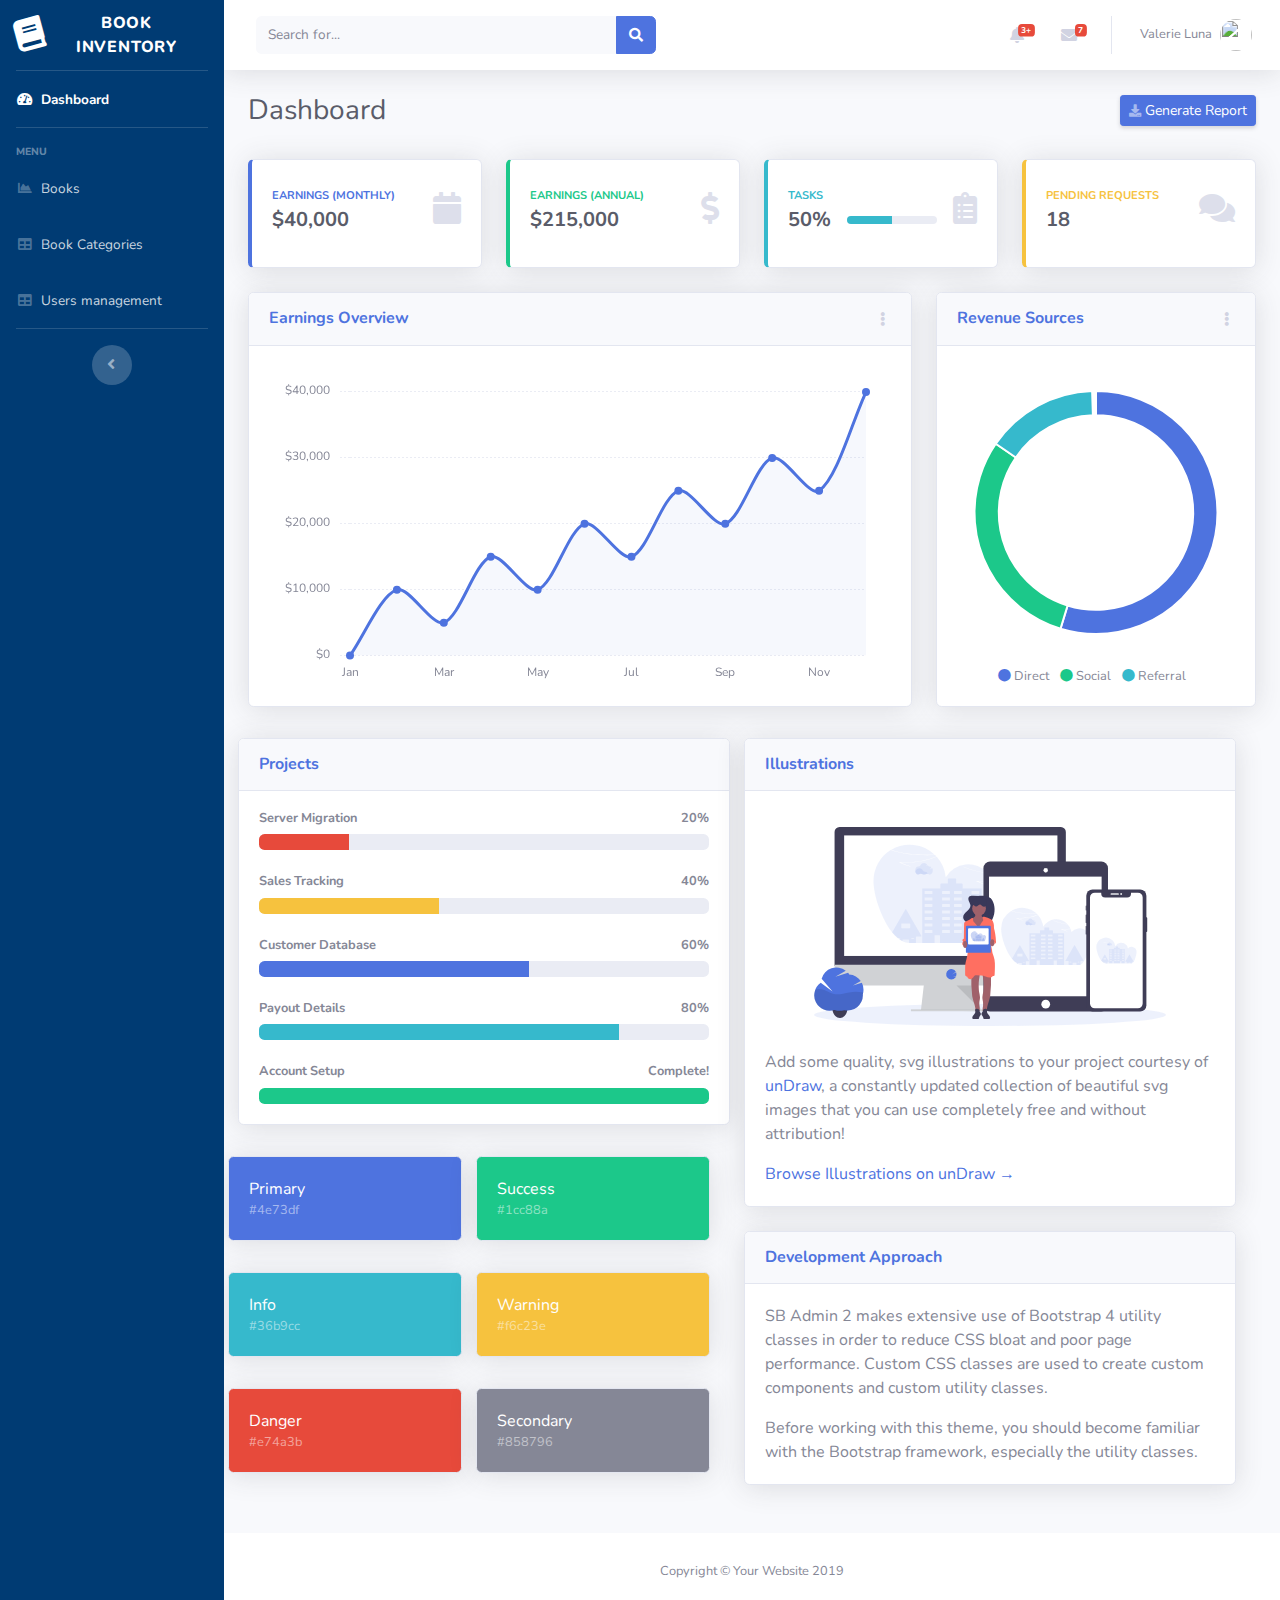
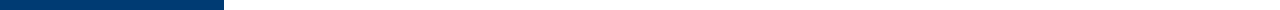
==== commit 1814950f: "book categories" ====
--- a/index.html
+++ b/index.html
@@ -62,7 +62,7 @@
 
         <!-- Nav Item - Tables -->
         <li class="nav-item">
-            <a class="nav-link" href="tables.html">
+            <a class="nav-link" href="categories.html">
             <i class="fas fa-fw fa-table"></i>
             <span>Book Categories</span></a>
         </li>
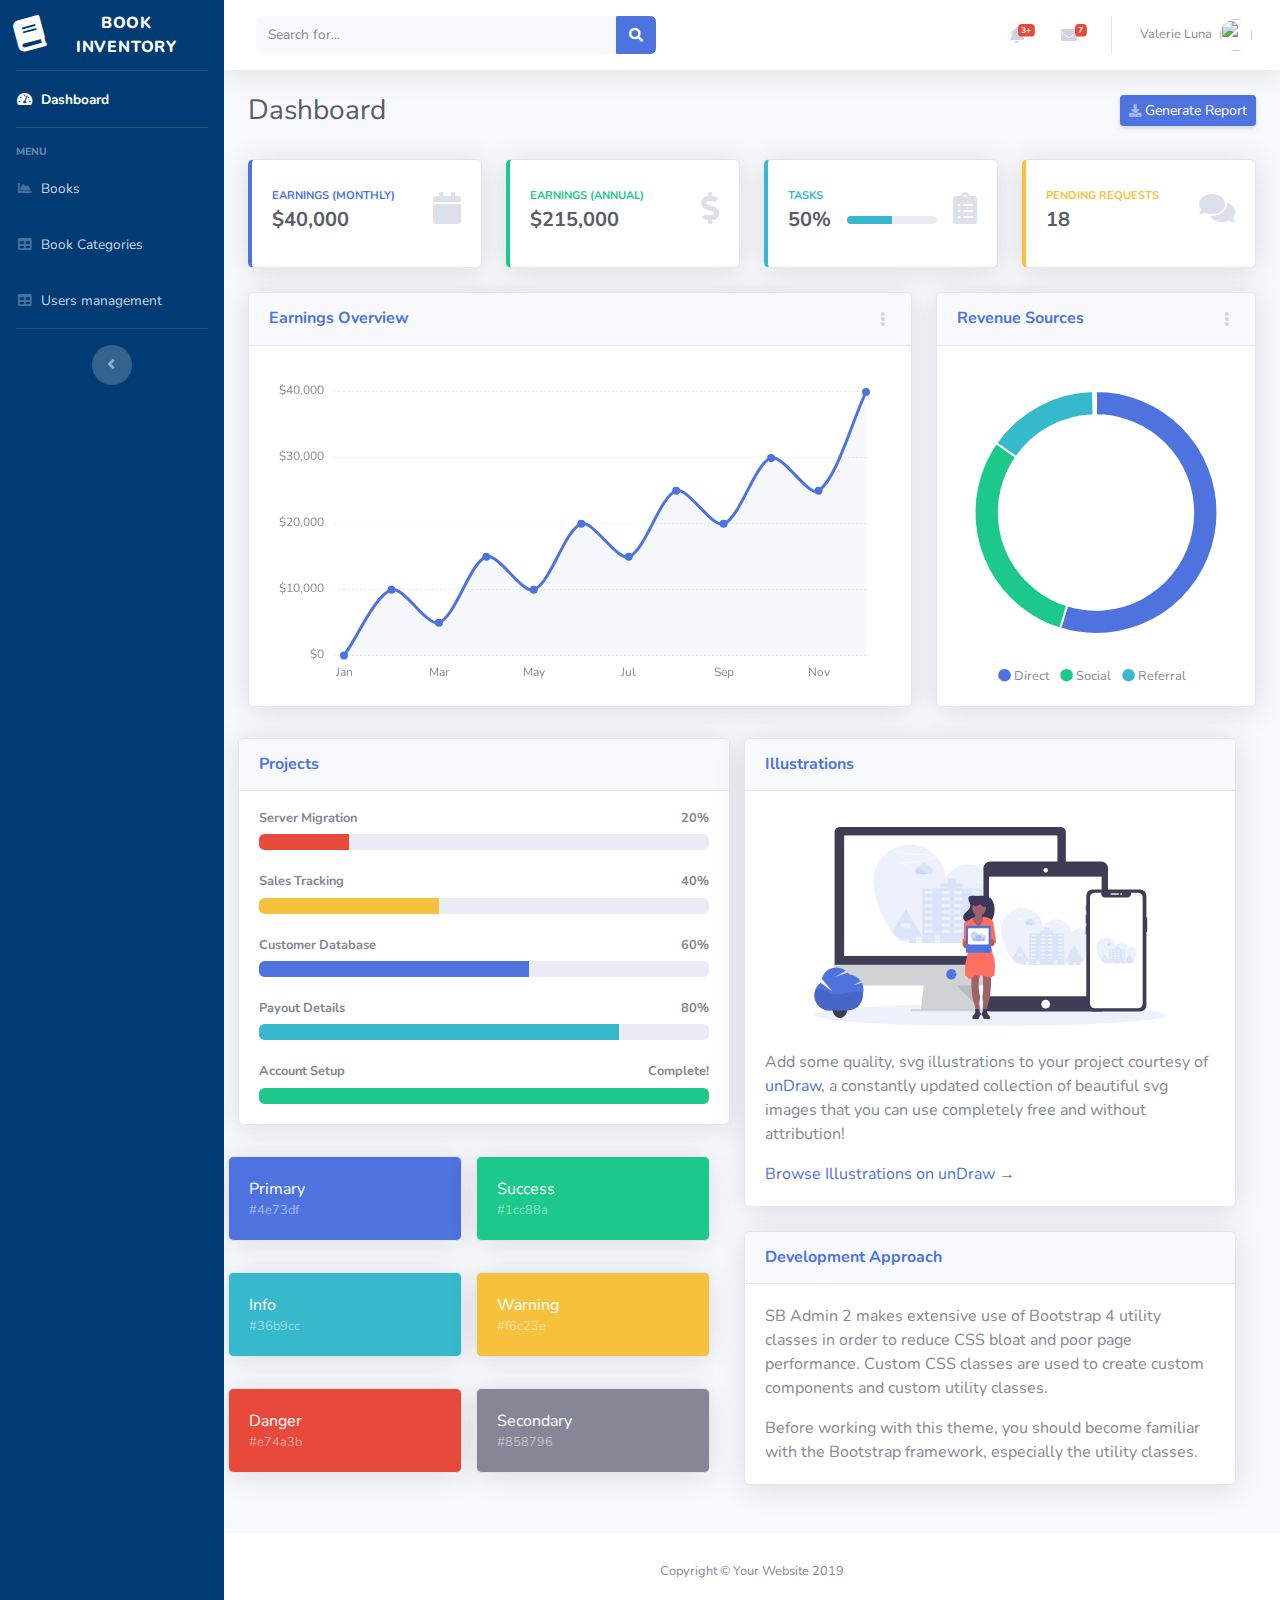
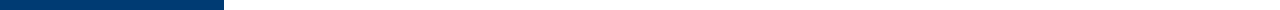
==== commit 324afc82: "perbaikan link pada masing-masing page" ====
--- a/index.html
+++ b/index.html
@@ -69,7 +69,7 @@
 
         <!-- Nav Item - Tables -->
         <li class="nav-item">
-            <a class="nav-link" href="tables.html">
+            <a class="nav-link" href="user-management.html">
             <i class="fas fa-fw fa-table"></i>
             <span>Users management</span></a>
         </li>
